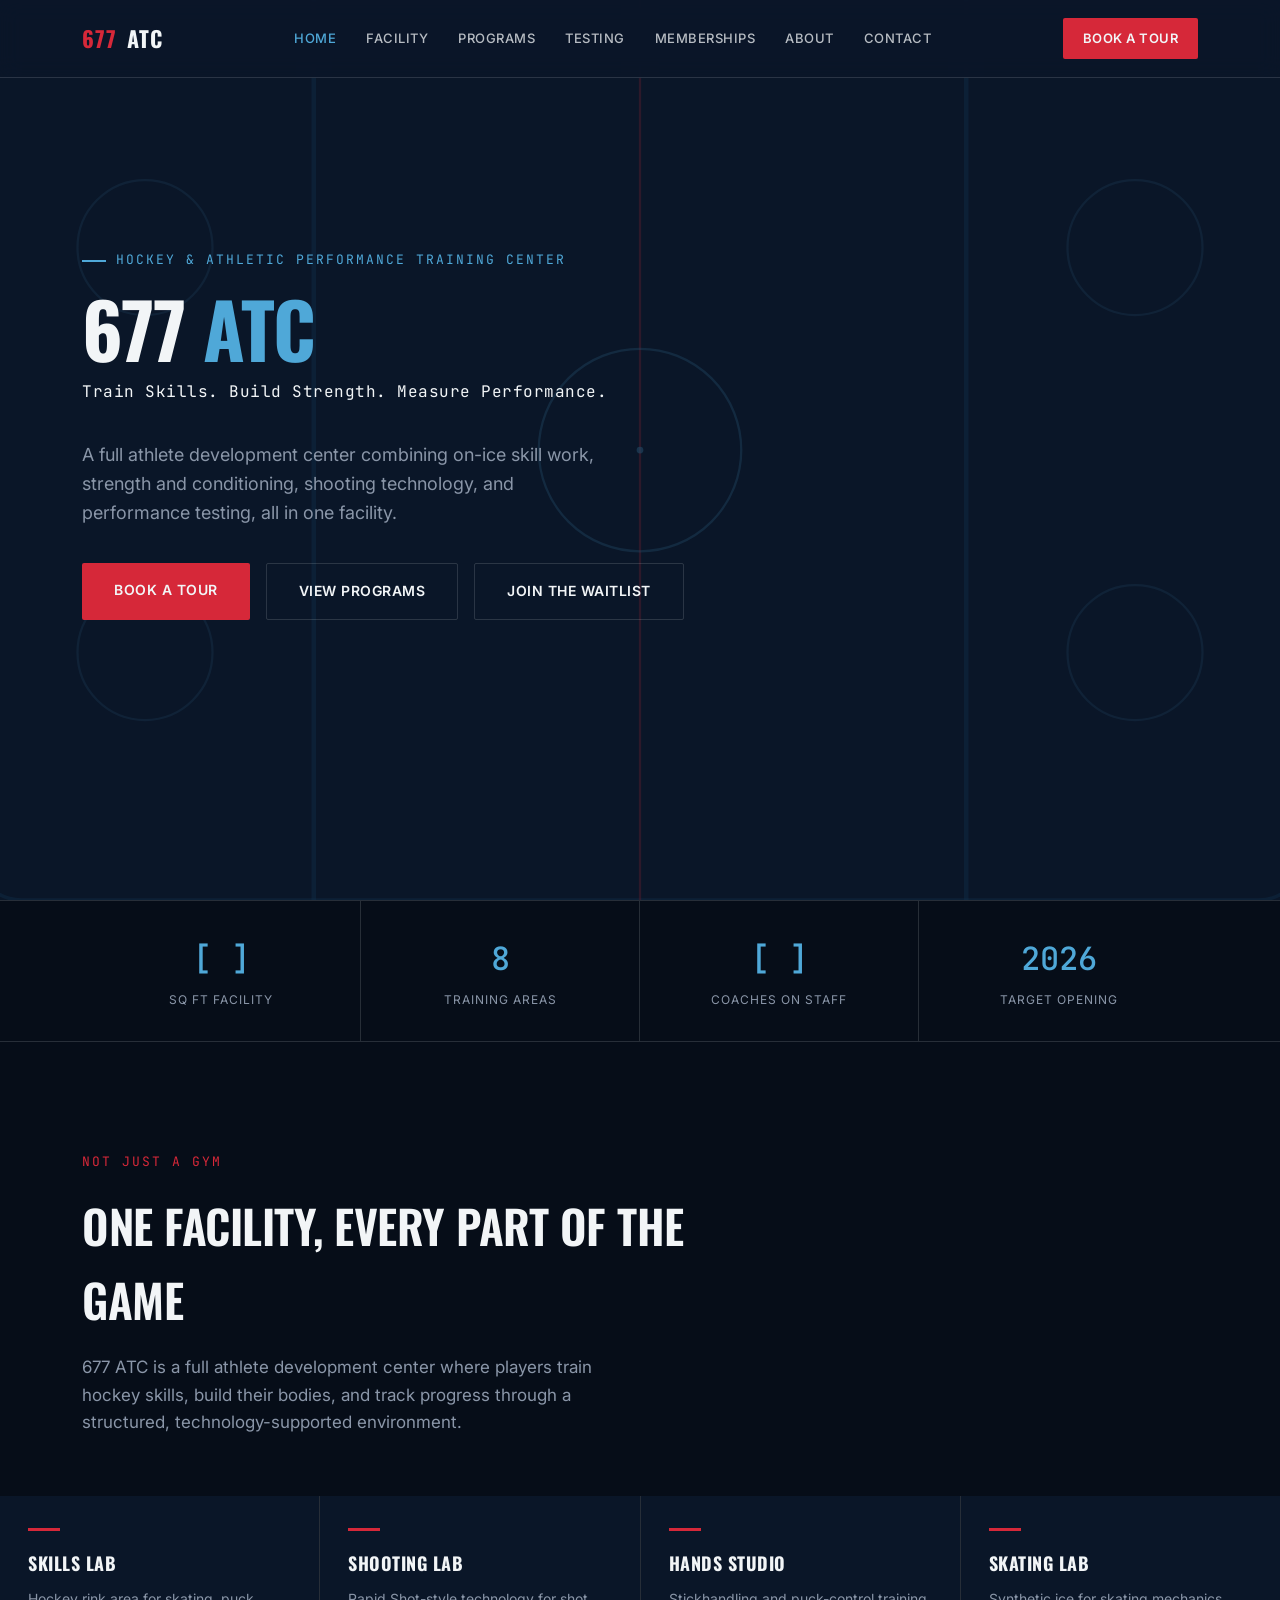
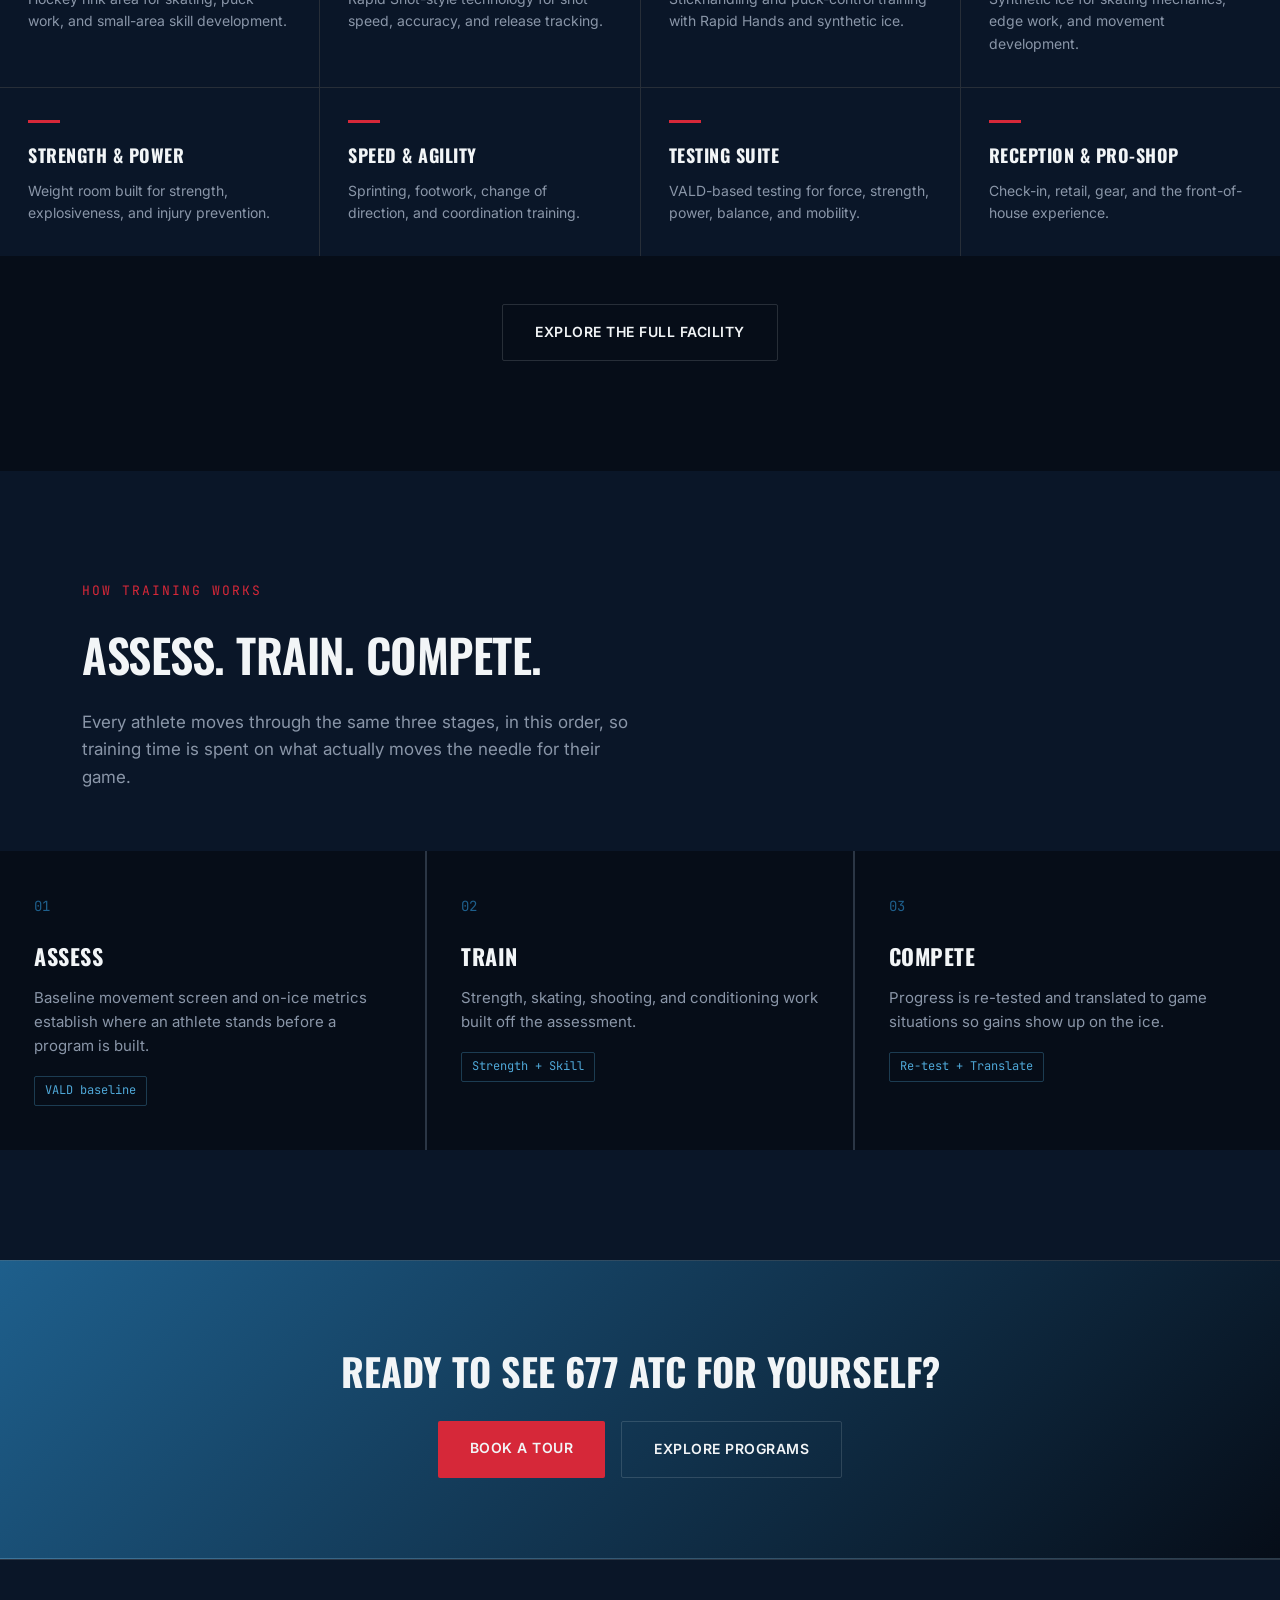
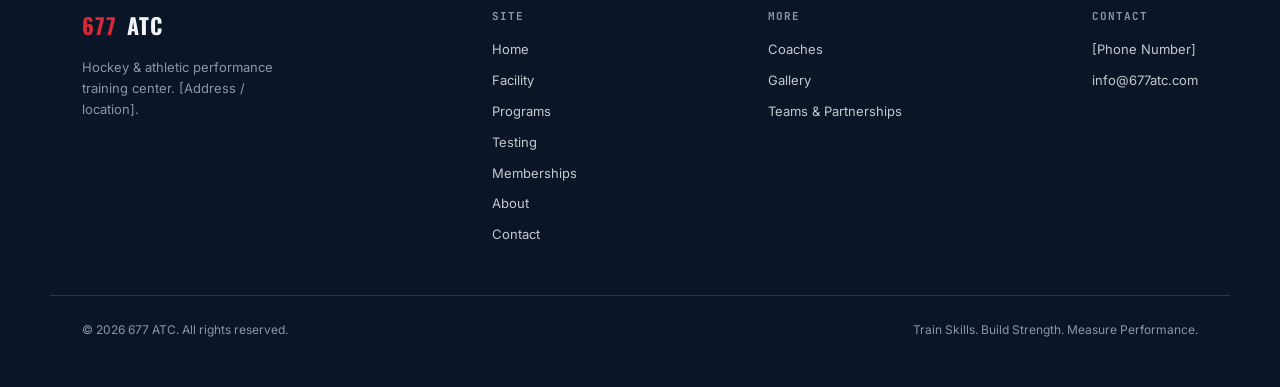
==== index.html @ 2be86d32 "Initial 677 ATC site" ====
<!DOCTYPE html>
<html lang="en">
<head>
<meta charset="UTF-8">
<meta name="viewport" content="width=device-width, initial-scale=1.0">
<title>Home | 677 ATC</title>
<meta name="description" content="677 ATC is a hockey and athletic performance training center combining skill development, strength training, shooting technology, and performance testing.">
<link rel="preconnect" href="https://fonts.googleapis.com">
<link href="https://fonts.googleapis.com/css2?family=Oswald:wght@400;500;600;700&family=Inter:wght@400;500;600&family=JetBrains+Mono:wght@400;500&display=swap" rel="stylesheet">
<link rel="stylesheet" href="styles.css">
</head>
<body>
<header>
  <nav>
    <a href="index.html" class="logo"><span class="num">677</span> ATC</a>
    <div class="nav-links">
      <a href="index.html" class="active">Home</a>
      <a href="facility.html">Facility</a>
      <a href="programs.html">Programs</a>
      <a href="testing.html">Testing</a>
      <a href="memberships.html">Memberships</a>
      <a href="about.html">About</a>
      <a href="contact.html">Contact</a>
    </div>
    <a href="contact.html" class="nav-cta">Book a Tour</a>
  </nav>
</header>
<section class="hero">
  <svg class="rink-svg" viewBox="0 0 1180 800" preserveAspectRatio="xMidYMid slice">
    <rect x="0" y="0" width="1180" height="800" rx="40" fill="none" stroke="#1E5F8C" stroke-width="3" opacity="0.4"/>
    <line x1="590" y1="0" x2="590" y2="800" stroke="#D62839" stroke-width="2" opacity="0.5"/>
    <line x1="300" y1="0" x2="300" y2="800" stroke="#1E5F8C" stroke-width="4" opacity="0.4"/>
    <line x1="880" y1="0" x2="880" y2="800" stroke="#1E5F8C" stroke-width="4" opacity="0.4"/>
    <circle cx="590" cy="400" r="90" fill="none" stroke="#4FA8D8" stroke-width="2" opacity="0.4"/>
    <circle cx="590" cy="400" r="3" fill="#4FA8D8" opacity="0.6"/>
    <circle cx="150" cy="220" r="60" fill="none" stroke="#4FA8D8" stroke-width="2" opacity="0.25"/>
    <circle cx="150" cy="580" r="60" fill="none" stroke="#4FA8D8" stroke-width="2" opacity="0.25"/>
    <circle cx="1030" cy="220" r="60" fill="none" stroke="#4FA8D8" stroke-width="2" opacity="0.25"/>
    <circle cx="1030" cy="580" r="60" fill="none" stroke="#4FA8D8" stroke-width="2" opacity="0.25"/>
  </svg>
  <div class="hero-inner">
    <div class="eyebrow">Hockey &amp; Athletic Performance Training Center</div>
    <h1 class="headline">677 <span class="accent">ATC</span></h1>
    <p class="tagline">Train Skills. Build Strength. Measure Performance.</p>
    <p class="hero-sub">A full athlete development center combining on-ice skill work, strength and conditioning, shooting technology, and performance testing, all in one facility.</p>
    <div class="hero-ctas">
      <a href="contact.html" class="btn-primary">Book a Tour</a>
      <a href="programs.html" class="btn-secondary">View Programs</a>
      <a href="contact.html" class="btn-secondary">Join the Waitlist</a>
    </div>
  </div>
</section>

<div class="scoreboard">
  <div class="wrap">
    <div class="stat"><div class="num">[ ]</div><div class="label">Sq Ft Facility</div></div>
    <div class="stat"><div class="num">8</div><div class="label">Training Areas</div></div>
    <div class="stat"><div class="num">[ ]</div><div class="label">Coaches on Staff</div></div>
    <div class="stat"><div class="num">2026</div><div class="label">Target Opening</div></div>
  </div>
</div>

<section class="bg-deep">
  <div class="wrap">
    <div class="section-head reveal">
      <div class="section-eyebrow">Not Just a Gym</div>
      <h2 class="section-title">One Facility, Every Part of the Game</h2>
      <p class="section-desc">677 ATC is a full athlete development center where players train hockey skills, build their bodies, and track progress through a structured, technology-supported environment.</p>
    </div>
  </div>
  <div class="feature-grid">
    <div class="feature reveal"><div class="icon-line"></div><h4>Skills Lab</h4><p>Hockey rink area for skating, puck work, and small-area skill development.</p></div>
    <div class="feature reveal"><div class="icon-line"></div><h4>Shooting Lab</h4><p>Rapid Shot-style technology for shot speed, accuracy, and release tracking.</p></div>
    <div class="feature reveal"><div class="icon-line"></div><h4>Hands Studio</h4><p>Stickhandling and puck-control training with Rapid Hands and synthetic ice.</p></div>
    <div class="feature reveal"><div class="icon-line"></div><h4>Skating Lab</h4><p>Synthetic ice for skating mechanics, edge work, and movement development.</p></div>
    <div class="feature reveal"><div class="icon-line"></div><h4>Strength &amp; Power</h4><p>Weight room built for strength, explosiveness, and injury prevention.</p></div>
    <div class="feature reveal"><div class="icon-line"></div><h4>Speed &amp; Agility</h4><p>Sprinting, footwork, change of direction, and coordination training.</p></div>
    <div class="feature reveal"><div class="icon-line"></div><h4>Testing Suite</h4><p>VALD-based testing for force, strength, power, balance, and mobility.</p></div>
    <div class="feature reveal"><div class="icon-line"></div><h4>Reception &amp; Pro-Shop</h4><p>Check-in, retail, gear, and the front-of-house experience.</p></div>
  </div>
  <div class="wrap" style="margin-top:48px;text-align:center;">
    <a href="facility.html" class="btn-secondary reveal">Explore the Full Facility</a>
  </div>
</section>

<section>
  <div class="wrap">
    <div class="section-head reveal">
      <div class="section-eyebrow">How Training Works</div>
      <h2 class="section-title">Assess. Train. Compete.</h2>
      <p class="section-desc">Every athlete moves through the same three stages, in this order, so training time is spent on what actually moves the needle for their game.</p>
    </div>
  </div>
  <div class="program-grid">
    <div class="program-card reveal"><div class="program-num">01</div><h3>Assess</h3><p>Baseline movement screen and on-ice metrics establish where an athlete stands before a program is built.</p><span class="tag">VALD baseline</span></div>
    <div class="program-card reveal"><div class="program-num">02</div><h3>Train</h3><p>Strength, skating, shooting, and conditioning work built off the assessment.</p><span class="tag">Strength + Skill</span></div>
    <div class="program-card reveal"><div class="program-num">03</div><h3>Compete</h3><p>Progress is re-tested and translated to game situations so gains show up on the ice.</p><span class="tag">Re-test + Translate</span></div>
  </div>
</section>

<section class="cta-band">
  <div class="wrap">
    <h2 class="reveal">Ready to see 677 ATC for yourself?</h2>
    <div class="hero-ctas reveal">
      <a href="contact.html" class="btn-primary">Book a Tour</a>
      <a href="programs.html" class="btn-secondary">Explore Programs</a>
    </div>
  </div>
</section>

<footer>
  <div class="wrap footer-inner">
    <div class="footer-col">
      <div class="logo"><span class="num">677</span> ATC</div>
      <p style="color:var(--steel);font-size:13px;margin-top:14px;max-width:220px;">Hockey &amp; athletic performance training center. [Address / location].</p>
    </div>
    <div class="footer-col">
      <h5>Site</h5>
      <a href="index.html">Home</a>
      <a href="facility.html">Facility</a>
      <a href="programs.html">Programs</a>
      <a href="testing.html">Testing</a>
      <a href="memberships.html">Memberships</a>
      <a href="about.html">About</a>
      <a href="contact.html">Contact</a>
    </div>
    <div class="footer-col">
      <h5>More</h5>
      <a href="coaches.html">Coaches</a>
      <a href="gallery.html">Gallery</a>
      <a href="teams.html">Teams & Partnerships</a>
    </div>
    <div class="footer-col">
      <h5>Contact</h5>
      <a href="tel:+10000000000">[Phone Number]</a>
      <a href="mailto:info@677atc.com">info@677atc.com</a>
    </div>
  </div>
  <div class="wrap footer-bottom">
    <div>&copy; 2026 677 ATC. All rights reserved.</div>
    <div>Train Skills. Build Strength. Measure Performance.</div>
  </div>
</footer>
<script src="script.js"></script>
</body>
</html>
---- styles.css ----
:root{
  --navy: #0A1628;
  --navy-deep: #060D18;
  --rink-blue: #1E5F8C;
  --ice-blue: #4FA8D8;
  --ice-white: #F2F5F7;
  --steel: #8A96A8;
  --goal-red: #D62839;
  --line-white: rgba(242,245,247,0.14);
  --font-display: 'Oswald', sans-serif;
  --font-body: 'Inter', sans-serif;
  --font-mono: 'JetBrains Mono', monospace;
}

*{margin:0;padding:0;box-sizing:border-box;}
html{scroll-behavior:smooth;}
body{
  background: var(--navy);
  color: var(--ice-white);
  font-family: var(--font-body);
  line-height: 1.6;
  overflow-x:hidden;
}
a{color:inherit;text-decoration:none;}
img{max-width:100%;display:block;}
.wrap{max-width:1180px;margin:0 auto;padding:0 32px;}

/* ---------- NAV ---------- */
header{
  position:fixed;top:0;left:0;right:0;z-index:100;
  background:rgba(10,22,40,0.9);
  backdrop-filter: blur(10px);
  border-bottom:1px solid var(--line-white);
}
nav{
  display:flex;align-items:center;justify-content:space-between;
  padding:18px 32px;max-width:1180px;margin:0 auto;
}
.logo{
  font-family:var(--font-display);
  font-weight:700;font-size:22px;letter-spacing:1px;
  display:flex;align-items:center;gap:10px;
}
.logo .num{color:var(--goal-red);}
.nav-links{display:flex;gap:30px;font-size:13px;font-weight:500;text-transform:uppercase;letter-spacing:0.5px;}
.nav-links a{opacity:0.75;transition:opacity .2s;}
.nav-links a:hover, .nav-links a.active{opacity:1;color:var(--ice-blue);}
.nav-cta{
  background:var(--goal-red);color:var(--ice-white);
  padding:10px 20px;font-size:13px;font-weight:600;
  text-transform:uppercase;letter-spacing:0.5px;border-radius:2px;
  transition:background .2s;white-space:nowrap;
}
.nav-cta:hover{background:#b8202f;}

/* ---------- HOMEPAGE HERO ---------- */
.hero{
  position:relative;min-height:100vh;display:flex;align-items:center;
  padding-top:80px;overflow:hidden;
}
.rink-svg{position:absolute;inset:0;width:100%;height:100%;opacity:0.35;pointer-events:none;}
.hero-inner{position:relative;z-index:2;max-width:1180px;margin:0 auto;padding:0 32px;width:100%;}
.eyebrow{
  font-family:var(--font-mono);font-size:13px;color:var(--ice-blue);
  letter-spacing:2px;text-transform:uppercase;margin-bottom:20px;
  display:flex;align-items:center;gap:10px;
}
.eyebrow::before{content:'';width:24px;height:2px;background:var(--ice-blue);}
h1.headline{
  font-family:var(--font-display);font-weight:700;
  font-size:clamp(38px, 6.5vw, 76px);line-height:0.98;letter-spacing:-1px;
  text-transform:uppercase;max-width:900px;margin-bottom:14px;
}
.headline-sub{
  font-family:var(--font-display);font-weight:400;font-size:clamp(16px,2vw,22px);
  color:var(--steel);text-transform:uppercase;letter-spacing:1px;margin-bottom:22px;
}
h1.headline .accent{color:var(--ice-blue);}
.tagline{
  font-family:var(--font-mono);font-size:16px;color:var(--ice-white);
  margin-bottom:36px;letter-spacing:0.5px;
}
.hero-sub{font-size:18px;color:var(--steel);max-width:520px;margin-bottom:36px;}
.hero-ctas{display:flex;gap:16px;flex-wrap:wrap;}
.btn-primary{
  background:var(--goal-red);color:var(--ice-white);
  padding:16px 32px;font-size:14px;font-weight:600;
  text-transform:uppercase;letter-spacing:0.5px;border-radius:2px;
  transition:background .2s; display:inline-block;border:none;cursor:pointer;
}
.btn-primary:hover{background:#b8202f;}
.btn-secondary{
  border:1px solid var(--line-white);color:var(--ice-white);
  padding:16px 32px;font-size:14px;font-weight:600;
  text-transform:uppercase;letter-spacing:0.5px;border-radius:2px;
  transition:border-color .2s,background .2s; display:inline-block;background:transparent;cursor:pointer;
}
.btn-secondary:hover{border-color:var(--ice-blue);background:rgba(79,168,216,0.08);}

/* ---------- INTERIOR PAGE HERO (smaller) ---------- */
.page-hero{
  padding:160px 0 80px;position:relative;overflow:hidden;
  border-bottom:1px solid var(--line-white);
}
.page-hero .rink-svg{opacity:0.2;}
.page-hero-inner{position:relative;z-index:2;max-width:760px;}
h1.page-title{
  font-family:var(--font-display);font-weight:700;font-size:clamp(34px,5vw,56px);
  text-transform:uppercase;letter-spacing:-0.5px;margin-bottom:18px;
}
.page-desc{font-size:17px;color:var(--steel);max-width:600px;}

/* ---------- SCOREBOARD STAT BAR ---------- */
.scoreboard{border-top:1px solid var(--line-white);border-bottom:1px solid var(--line-white);background:var(--navy-deep);}
.scoreboard .wrap{display:grid;grid-template-columns:repeat(4,1fr);}
.stat{padding:32px 24px;text-align:center;border-right:1px solid var(--line-white);}
.stat:last-child{border-right:none;}
.stat .num{font-family:var(--font-mono);font-size:32px;font-weight:500;color:var(--ice-blue);}
.stat .label{font-size:12px;color:var(--steel);text-transform:uppercase;letter-spacing:1px;margin-top:6px;}

/* ---------- SECTION SHARED ---------- */
section{padding:110px 0;position:relative;}
.section-head{margin-bottom:60px;max-width:640px;}
.section-eyebrow{
  font-family:var(--font-mono);font-size:13px;color:var(--goal-red);
  text-transform:uppercase;letter-spacing:2px;margin-bottom:16px;
}
h2.section-title{
  font-family:var(--font-display);font-weight:600;
  font-size:clamp(30px,4vw,46px);text-transform:uppercase;letter-spacing:-0.5px;
  margin-bottom:18px;
}
.section-desc{color:var(--steel);font-size:17px;max-width:560px;}
.bg-deep{background:var(--navy-deep);}

/* ---------- PROGRAM / NUMBERED SEQUENCE CARDS ---------- */
.program-grid{display:grid;grid-template-columns:repeat(3,1fr);gap:2px;background:var(--line-white);}
.program-card{background:var(--navy-deep);padding:44px 34px;position:relative;}
.program-num{font-family:var(--font-mono);font-size:14px;color:var(--rink-blue);margin-bottom:22px;}
.program-card h3{font-family:var(--font-display);font-size:22px;text-transform:uppercase;margin-bottom:12px;letter-spacing:0.5px;}
.program-card p{color:var(--steel);font-size:15px;margin-bottom:18px;}
.program-card .tag{
  display:inline-block;font-family:var(--font-mono);font-size:12px;
  color:var(--ice-blue);border:1px solid rgba(79,168,216,0.3);padding:4px 10px;border-radius:2px;
}

/* ---------- FACILITY FEATURE GRID ---------- */
.feature-grid{display:grid;grid-template-columns:repeat(4,1fr);gap:1px;background:var(--line-white);}
.feature{background:var(--navy);padding:32px 28px;}
.feature h4{font-family:var(--font-display);font-size:18px;text-transform:uppercase;margin-bottom:10px;letter-spacing:0.5px;}
.feature p{color:var(--steel);font-size:14px;}
.icon-line{width:32px;height:3px;background:var(--goal-red);margin-bottom:18px;}

/* ---------- FACILITY PAGE DETAIL BLOCKS ---------- */
.detail-block{
  display:grid;grid-template-columns:1fr 1fr;gap:56px;align-items:center;
  padding:64px 0;border-bottom:1px solid var(--line-white);
}
.detail-block:last-of-type{border-bottom:none;}
.detail-block.reverse{direction:rtl;}
.detail-block.reverse > *{direction:ltr;}
.detail-num{font-family:var(--font-mono);color:var(--rink-blue);font-size:14px;margin-bottom:16px;}
.detail-block h3{font-family:var(--font-display);font-size:28px;text-transform:uppercase;margin-bottom:16px;letter-spacing:-0.3px;}
.detail-block p{color:var(--steel);font-size:16px;margin-bottom:20px;}
.detail-tags{display:flex;gap:8px;flex-wrap:wrap;}
.detail-tags span{
  font-family:var(--font-mono);font-size:12px;color:var(--ice-blue);
  border:1px solid rgba(79,168,216,0.3);padding:4px 10px;border-radius:2px;
}
.detail-visual{
  aspect-ratio:4/3;background:linear-gradient(135deg,#0d1f36,#132a44);
  border:1px dashed var(--line-white);display:flex;align-items:center;justify-content:center;
  font-family:var(--font-mono);font-size:12px;color:var(--steel);
}

/* ---------- PRICING / MEMBERSHIP CARDS ---------- */
.pricing-grid{display:grid;grid-template-columns:repeat(3,1fr);gap:24px;}
.pricing-card{
  background:var(--navy-deep);border:1px solid var(--line-white);border-radius:4px;
  padding:40px 32px;display:flex;flex-direction:column;
}
.pricing-card.featured{border-color:var(--goal-red);position:relative;}
.pricing-badge{
  position:absolute;top:-13px;left:32px;background:var(--goal-red);color:var(--ice-white);
  font-family:var(--font-mono);font-size:11px;text-transform:uppercase;letter-spacing:1px;
  padding:4px 12px;border-radius:2px;
}
.pricing-card h3{font-family:var(--font-display);font-size:22px;text-transform:uppercase;margin-bottom:10px;}
.pricing-card .price{font-family:var(--font-mono);font-size:24px;color:var(--ice-blue);margin-bottom:20px;}
.pricing-card ul{list-style:none;margin-bottom:28px;flex-grow:1;}
.pricing-card ul li{
  font-size:14px;color:var(--steel);padding:9px 0;border-top:1px solid var(--line-white);
}
.pricing-card ul li:first-child{border-top:none;}
.pricing-note{
  background:rgba(255,255,255,0.03);border:1px solid var(--line-white);border-radius:4px;
  padding:36px;text-align:center;margin-top:32px;
}
.pricing-note p{color:var(--steel);font-size:16px;margin-bottom:20px;max-width:520px;margin-left:auto;margin-right:auto;}

/* ---------- COACH / STAFF CARDS ---------- */
.coach-grid{display:grid;grid-template-columns:repeat(3,1fr);gap:32px;}
.coach-card{background:var(--navy-deep);border:1px solid var(--line-white);border-radius:4px;overflow:hidden;}
.coach-photo{
  aspect-ratio:1/1;background:linear-gradient(135deg,#0d1f36,#132a44);
  display:flex;align-items:center;justify-content:center;
  font-family:var(--font-mono);font-size:12px;color:var(--steel);
  border-bottom:1px solid var(--line-white);
}
.coach-info{padding:24px;}
.coach-info h4{font-family:var(--font-display);font-size:19px;text-transform:uppercase;margin-bottom:4px;}
.coach-role{font-family:var(--font-mono);font-size:12px;color:var(--ice-blue);margin-bottom:14px;text-transform:uppercase;letter-spacing:0.5px;}
.coach-info p{color:var(--steel);font-size:14px;margin-bottom:14px;}
.coach-tags{display:flex;gap:6px;flex-wrap:wrap;}
.coach-tags span{
  font-size:11px;font-family:var(--font-mono);color:var(--steel);
  border:1px solid var(--line-white);padding:3px 8px;border-radius:2px;
}

/* ---------- TECHNOLOGY GRID ---------- */
.tech-grid{display:grid;grid-template-columns:repeat(2,1fr);gap:1px;background:var(--line-white);}
.tech-item{background:var(--navy);padding:40px;display:flex;gap:24px;align-items:flex-start;}
.tech-mark{
  font-family:var(--font-mono);font-size:13px;color:var(--goal-red);
  border:1px solid rgba(214,40,57,0.35);padding:6px 10px;border-radius:2px;white-space:nowrap;
}
.tech-item h4{font-family:var(--font-display);font-size:19px;text-transform:uppercase;margin-bottom:8px;}
.tech-item p{color:var(--steel);font-size:14px;}

/* ---------- GALLERY ---------- */
.gallery-grid{display:grid;grid-template-columns:repeat(4,1fr);gap:12px;}
.gallery-slot{
  aspect-ratio:4/5;background:linear-gradient(135deg,#0d1f36,#132a44);
  border:1px dashed var(--line-white);display:flex;align-items:center;justify-content:center;
  font-family:var(--font-mono);font-size:12px;color:var(--steel);text-align:center;padding:12px;
}
.gallery-slot.wide{aspect-ratio:8/5;grid-column:span 2;}

/* ---------- TEAMS / PARTNERSHIPS ---------- */
.partner-grid{display:grid;grid-template-columns:repeat(2,1fr);gap:1px;background:var(--line-white);}
.partner-card{background:var(--navy);padding:40px;}
.partner-card h4{font-family:var(--font-display);font-size:20px;text-transform:uppercase;margin-bottom:10px;}
.partner-card p{color:var(--steel);font-size:14px;}

/* ---------- CONTACT ---------- */
.contact-inner{display:grid;grid-template-columns:0.9fr 1.1fr;gap:64px;align-items:start;}
.contact-info-block{margin-bottom:28px;}
.contact-info-block .label{
  font-family:var(--font-mono);font-size:11px;color:var(--ice-blue);
  text-transform:uppercase;letter-spacing:1px;margin-bottom:6px;
}
.contact-info-block .value{font-size:16px;}
.map-embed{
  aspect-ratio:16/9;background:linear-gradient(135deg,#0d1f36,#132a44);
  border:1px dashed var(--line-white);display:flex;align-items:center;justify-content:center;
  font-family:var(--font-mono);font-size:12px;color:var(--steel);margin-top:24px;
}
.contact-form{background:rgba(255,255,255,0.03);border:1px solid var(--line-white);padding:40px;border-radius:4px;}
.field{margin-bottom:20px;}
.field-row{display:grid;grid-template-columns:1fr 1fr;gap:16px;}
.field label{display:block;font-size:12px;text-transform:uppercase;letter-spacing:1px;color:var(--steel);margin-bottom:8px;}
.field input, .field select, .field textarea{
  width:100%;background:var(--navy-deep);border:1px solid var(--line-white);
  color:var(--ice-white);padding:14px 16px;font-size:15px;border-radius:2px;font-family:var(--font-body);
}
.field textarea{resize:vertical;min-height:100px;}
.field input:focus, .field select:focus, .field textarea:focus{outline:2px solid var(--ice-blue);outline-offset:1px;}
.submit-btn{
  width:100%;background:var(--goal-red);color:var(--ice-white);border:none;
  padding:16px;font-size:14px;font-weight:600;text-transform:uppercase;letter-spacing:0.5px;
  border-radius:2px;cursor:pointer;transition:background .2s;
}
.submit-btn:hover{background:#b8202f;}

/* ---------- CTA BAND ---------- */
.cta-band{
  background:linear-gradient(135deg, var(--rink-blue), var(--navy-deep));
  padding:80px 0;text-align:center;border-top:1px solid var(--line-white);border-bottom:1px solid var(--line-white);
}
.cta-band h2{font-family:var(--font-display);font-size:clamp(26px,3.5vw,38px);text-transform:uppercase;margin-bottom:20px;}
.cta-band .hero-ctas{justify-content:center;}

/* ---------- FOOTER ---------- */
footer{border-top:1px solid var(--line-white);padding:48px 0;}
.footer-inner{display:flex;justify-content:space-between;align-items:flex-start;flex-wrap:wrap;gap:32px;}
.footer-links{display:flex;gap:24px;font-size:13px;color:var(--steel);flex-wrap:wrap;}
.footer-col h5{
  font-family:var(--font-mono);font-size:11px;color:var(--steel);text-transform:uppercase;
  letter-spacing:1px;margin-bottom:14px;
}
.footer-col a{display:block;font-size:13px;color:var(--ice-white);opacity:0.8;margin-bottom:10px;}
.footer-col a:hover{opacity:1;color:var(--ice-blue);}
.footer-bottom{
  margin-top:40px;padding-top:24px;border-top:1px solid var(--line-white);
  font-size:12px;color:var(--steel);display:flex;justify-content:space-between;flex-wrap:wrap;gap:12px;
}

/* ---------- SCROLL REVEAL ---------- */
.reveal{opacity:0;transform:translateY(24px);transition:opacity .7s ease, transform .7s ease;}
.reveal.visible{opacity:1;transform:translateY(0);}
@media (prefers-reduced-motion: reduce){
  .reveal{opacity:1;transform:none;transition:none;}
  html{scroll-behavior:auto;}
}

/* ---------- RESPONSIVE ---------- */
@media (max-width:900px){
  .nav-links{display:none;}
  .scoreboard .wrap{grid-template-columns:repeat(2,1fr);}
  .stat:nth-child(2){border-right:none;}
  .program-grid{grid-template-columns:1fr;}
  .feature-grid{grid-template-columns:repeat(2,1fr);}
  .gallery-grid{grid-template-columns:repeat(2,1fr);}
  .gallery-slot.wide{grid-column:span 2;}
  .contact-inner{grid-template-columns:1fr;}
  .detail-block, .detail-block.reverse{grid-template-columns:1fr;direction:ltr;}
  .pricing-grid{grid-template-columns:1fr;}
  .coach-grid{grid-template-columns:1fr;}
  .tech-grid{grid-template-columns:1fr;}
  .partner-grid{grid-template-columns:1fr;}
  .field-row{grid-template-columns:1fr;}
  section{padding:72px 0;}
  .page-hero{padding:140px 0 60px;}
}
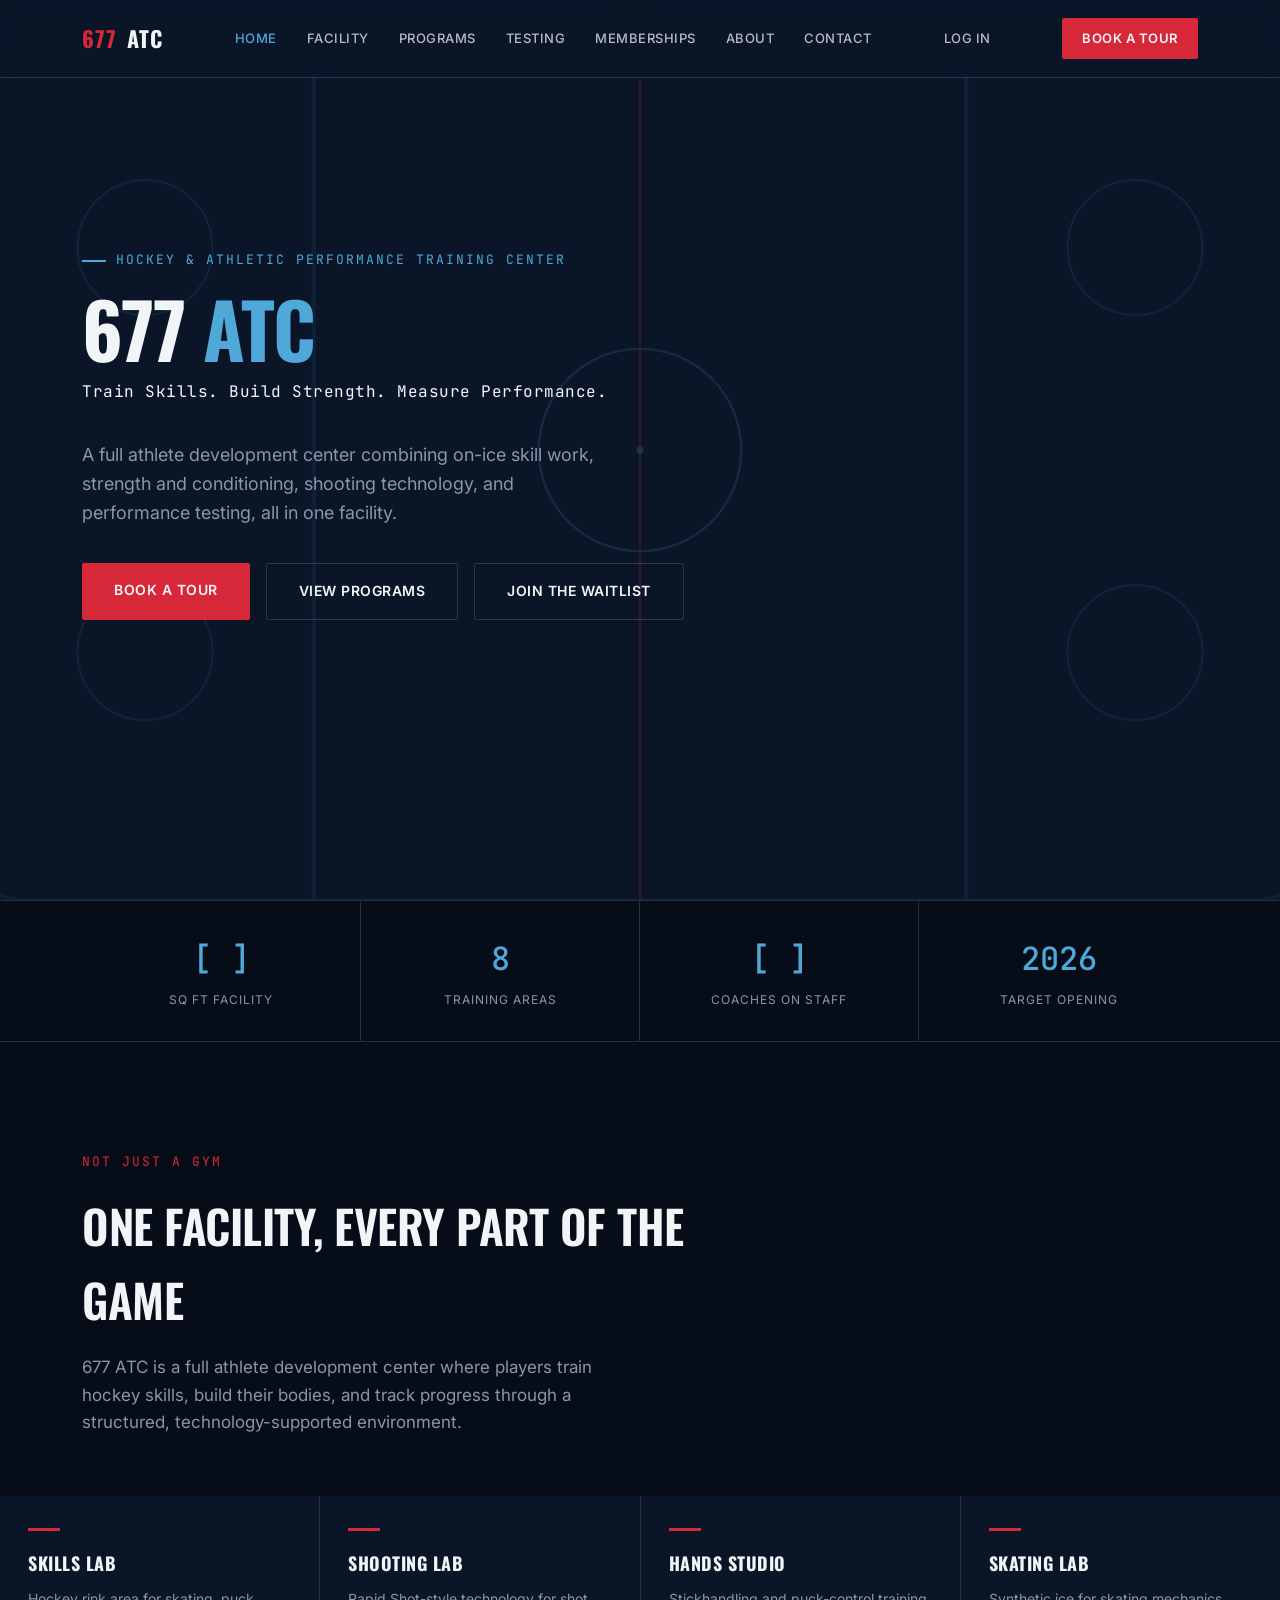
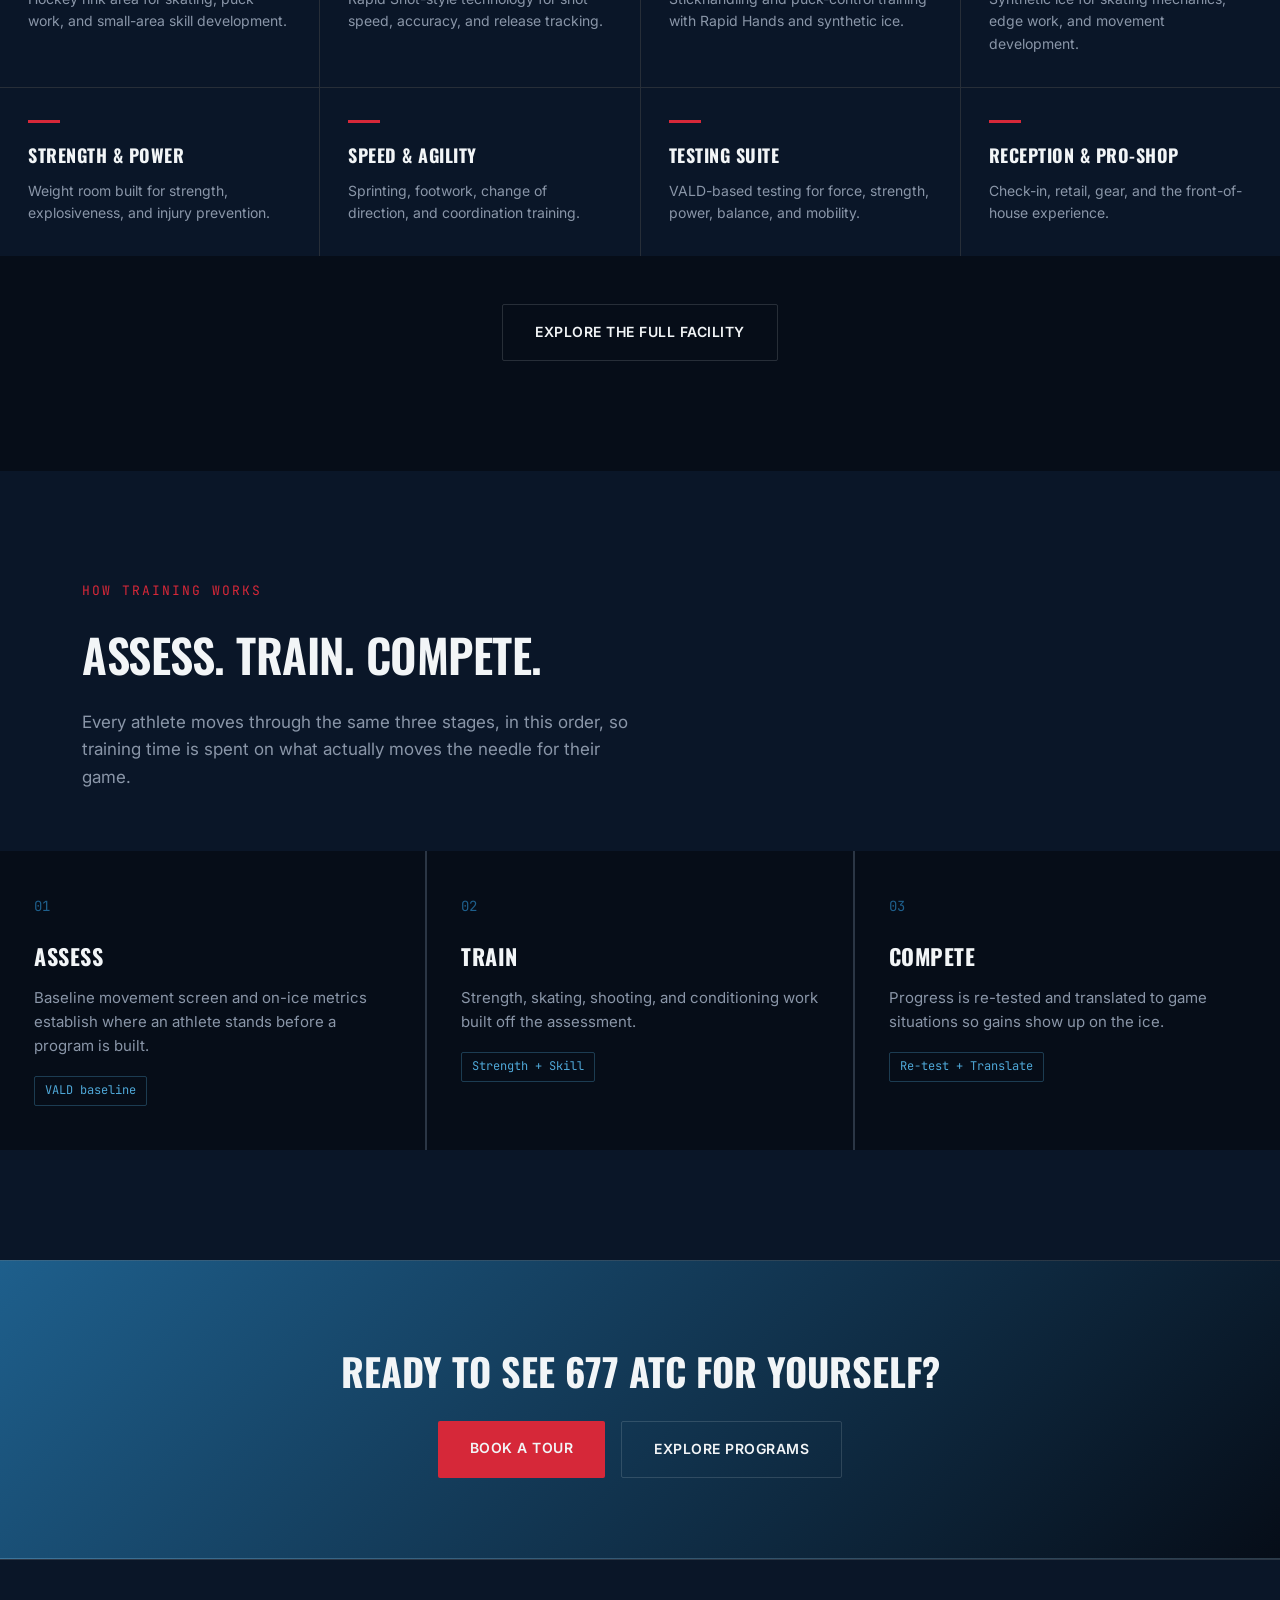
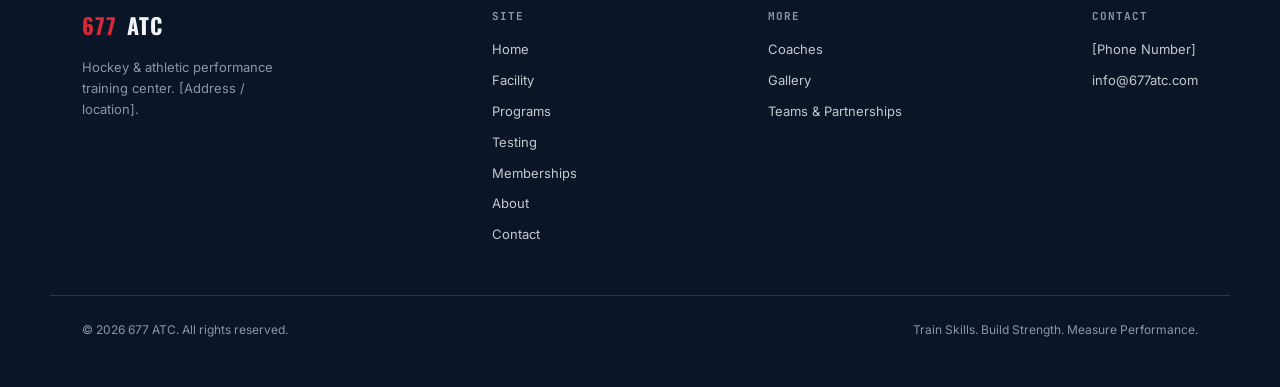
==== commit c02133b5: "Add customer accounts and lock down admin access by role" ====
--- a/index.html
+++ b/index.html
@@ -22,6 +22,7 @@
       <a href="about.html">About</a>
       <a href="contact.html">Contact</a>
     </div>
+    <a href="account.html" class="login-link">Log In</a>
     <a href="contact.html" class="nav-cta">Book a Tour</a>
   </nav>
 </header>
--- a/styles.css
+++ b/styles.css
@@ -52,6 +52,11 @@
   transition:background .2s;white-space:nowrap;
 }
 .nav-cta:hover{background:#b8202f;}
+.login-link{
+  font-size:13px;font-weight:500;text-transform:uppercase;letter-spacing:0.5px;
+  opacity:0.75;transition:opacity .2s;white-space:nowrap;
+}
+.login-link:hover{opacity:1;color:var(--ice-blue);}
 
 /* ---------- HOMEPAGE HERO ---------- */
 .hero{
@@ -303,7 +308,50 @@
   html{scroll-behavior:auto;}
 }
 
-/* ---------- RESPONSIVE ---------- */
+/* ---------- ADMIN ---------- */
+.admin-login{
+  max-width:420px;margin:180px auto 0;padding:40px;
+  background:rgba(255,255,255,0.03);border:1px solid var(--line-white);border-radius:4px;
+}
+.admin-login h2{font-family:var(--font-display);text-transform:uppercase;margin-bottom:8px;font-size:24px;}
+.admin-login p{color:var(--steel);font-size:14px;margin-bottom:24px;}
+.admin-error{color:var(--goal-red);font-size:13px;margin-top:12px;display:none;}
+.admin-bar{
+  display:flex;justify-content:space-between;align-items:center;
+  padding:140px 0 32px;flex-wrap:wrap;gap:16px;
+}
+.admin-bar h1{font-family:var(--font-display);text-transform:uppercase;font-size:28px;}
+.filter-tabs{display:flex;gap:8px;margin-bottom:24px;flex-wrap:wrap;}
+.filter-tab{
+  font-family:var(--font-mono);font-size:12px;text-transform:uppercase;letter-spacing:0.5px;
+  padding:8px 16px;border:1px solid var(--line-white);border-radius:2px;cursor:pointer;
+  background:transparent;color:var(--steel);
+}
+.filter-tab.active{border-color:var(--ice-blue);color:var(--ice-blue);}
+.admin-table-wrap{overflow-x:auto;border:1px solid var(--line-white);border-radius:4px;}
+table.admin-table{width:100%;border-collapse:collapse;font-size:14px;}
+table.admin-table th{
+  text-align:left;font-family:var(--font-mono);font-size:11px;text-transform:uppercase;
+  letter-spacing:0.5px;color:var(--steel);padding:14px 16px;border-bottom:1px solid var(--line-white);
+  background:var(--navy-deep);white-space:nowrap;
+}
+table.admin-table td{padding:14px 16px;border-bottom:1px solid var(--line-white);vertical-align:top;}
+table.admin-table tr:last-child td{border-bottom:none;}
+.status-select{
+  background:var(--navy-deep);border:1px solid var(--line-white);color:var(--ice-white);
+  padding:6px 10px;border-radius:2px;font-size:12px;font-family:var(--font-mono);
+}
+.status-badge{
+  font-family:var(--font-mono);font-size:11px;padding:3px 10px;border-radius:2px;text-transform:uppercase;
+  display:inline-block;
+}
+.status-badge.new{background:rgba(214,40,57,0.15);color:var(--goal-red);}
+.status-badge.contacted{background:rgba(79,168,216,0.15);color:var(--ice-blue);}
+.status-badge.archived{background:rgba(138,150,168,0.15);color:var(--steel);}
+.empty-state{padding:60px 20px;text-align:center;color:var(--steel);font-size:14px;}
+.logout-link{font-family:var(--font-mono);font-size:12px;color:var(--steel);cursor:pointer;}
+.logout-link:hover{color:var(--ice-blue);}
+
 @media (max-width:900px){
   .nav-links{display:none;}
   .scoreboard .wrap{grid-template-columns:repeat(2,1fr);}
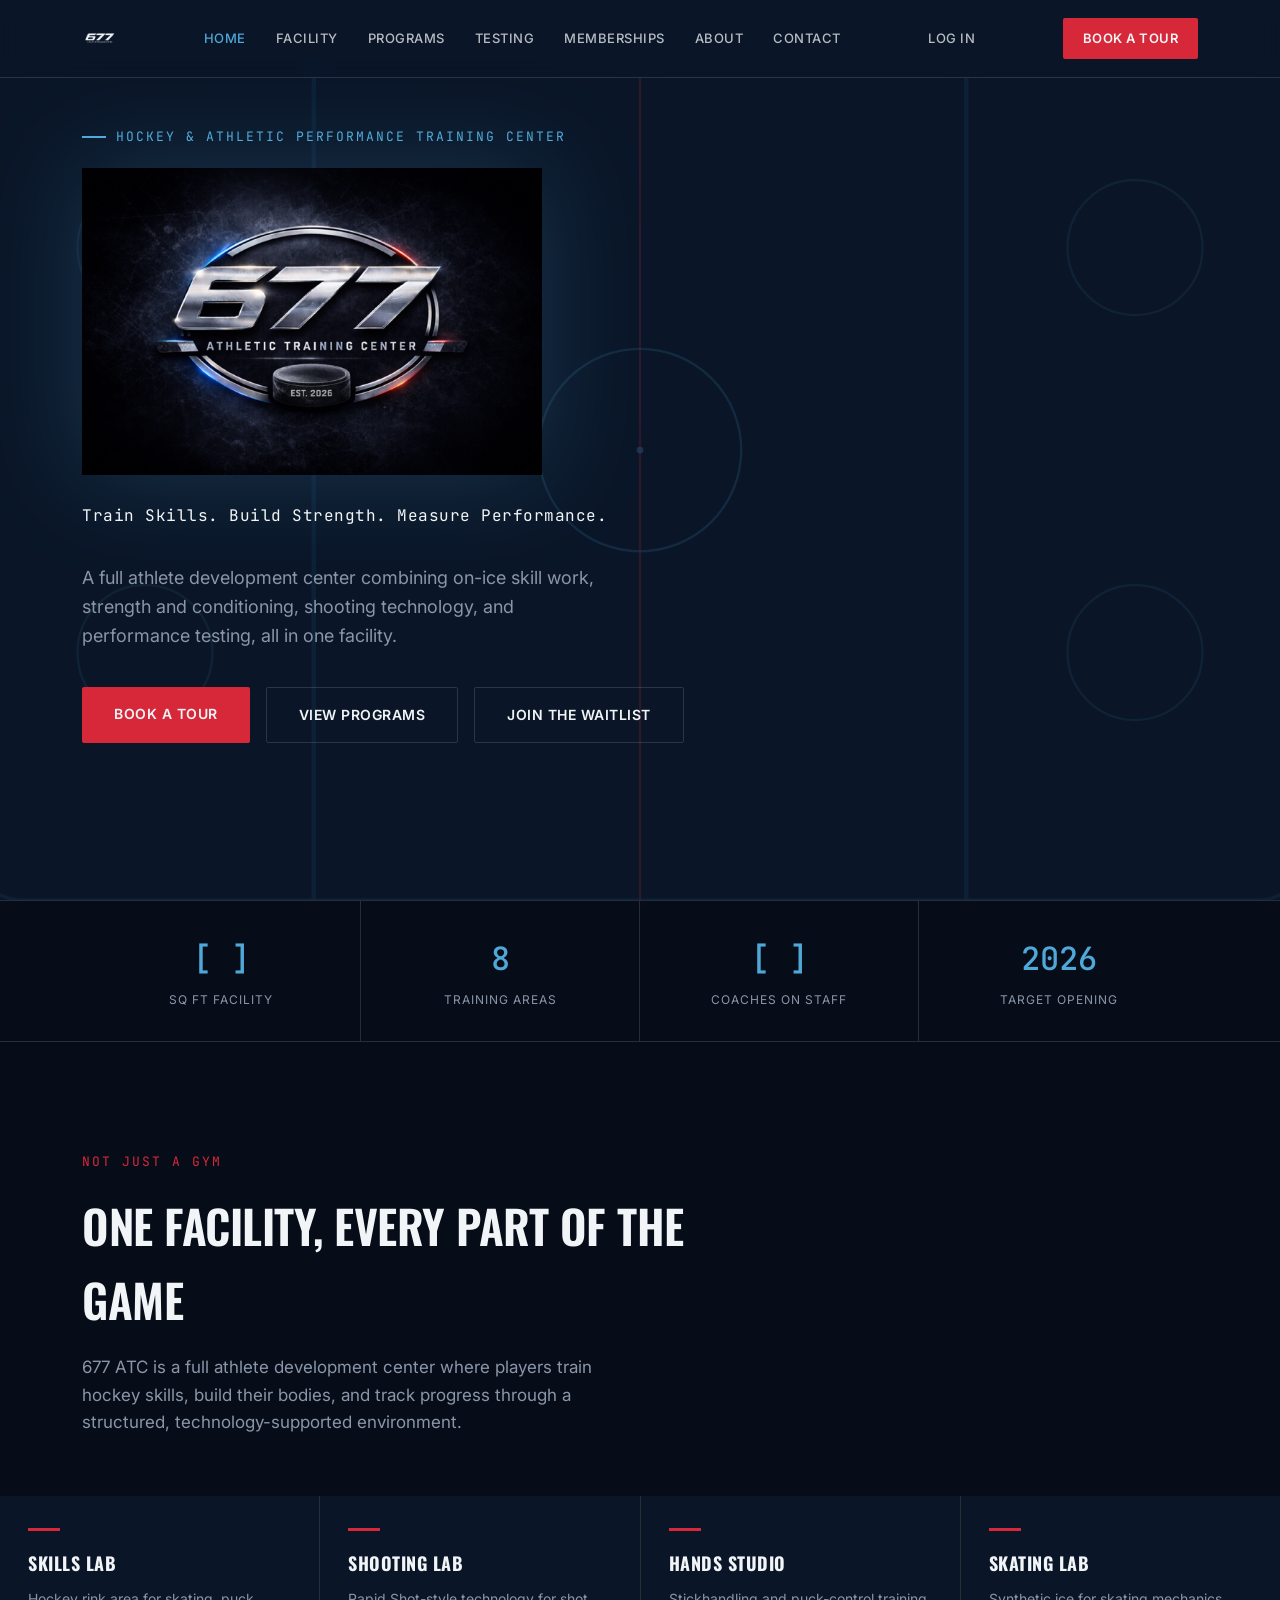
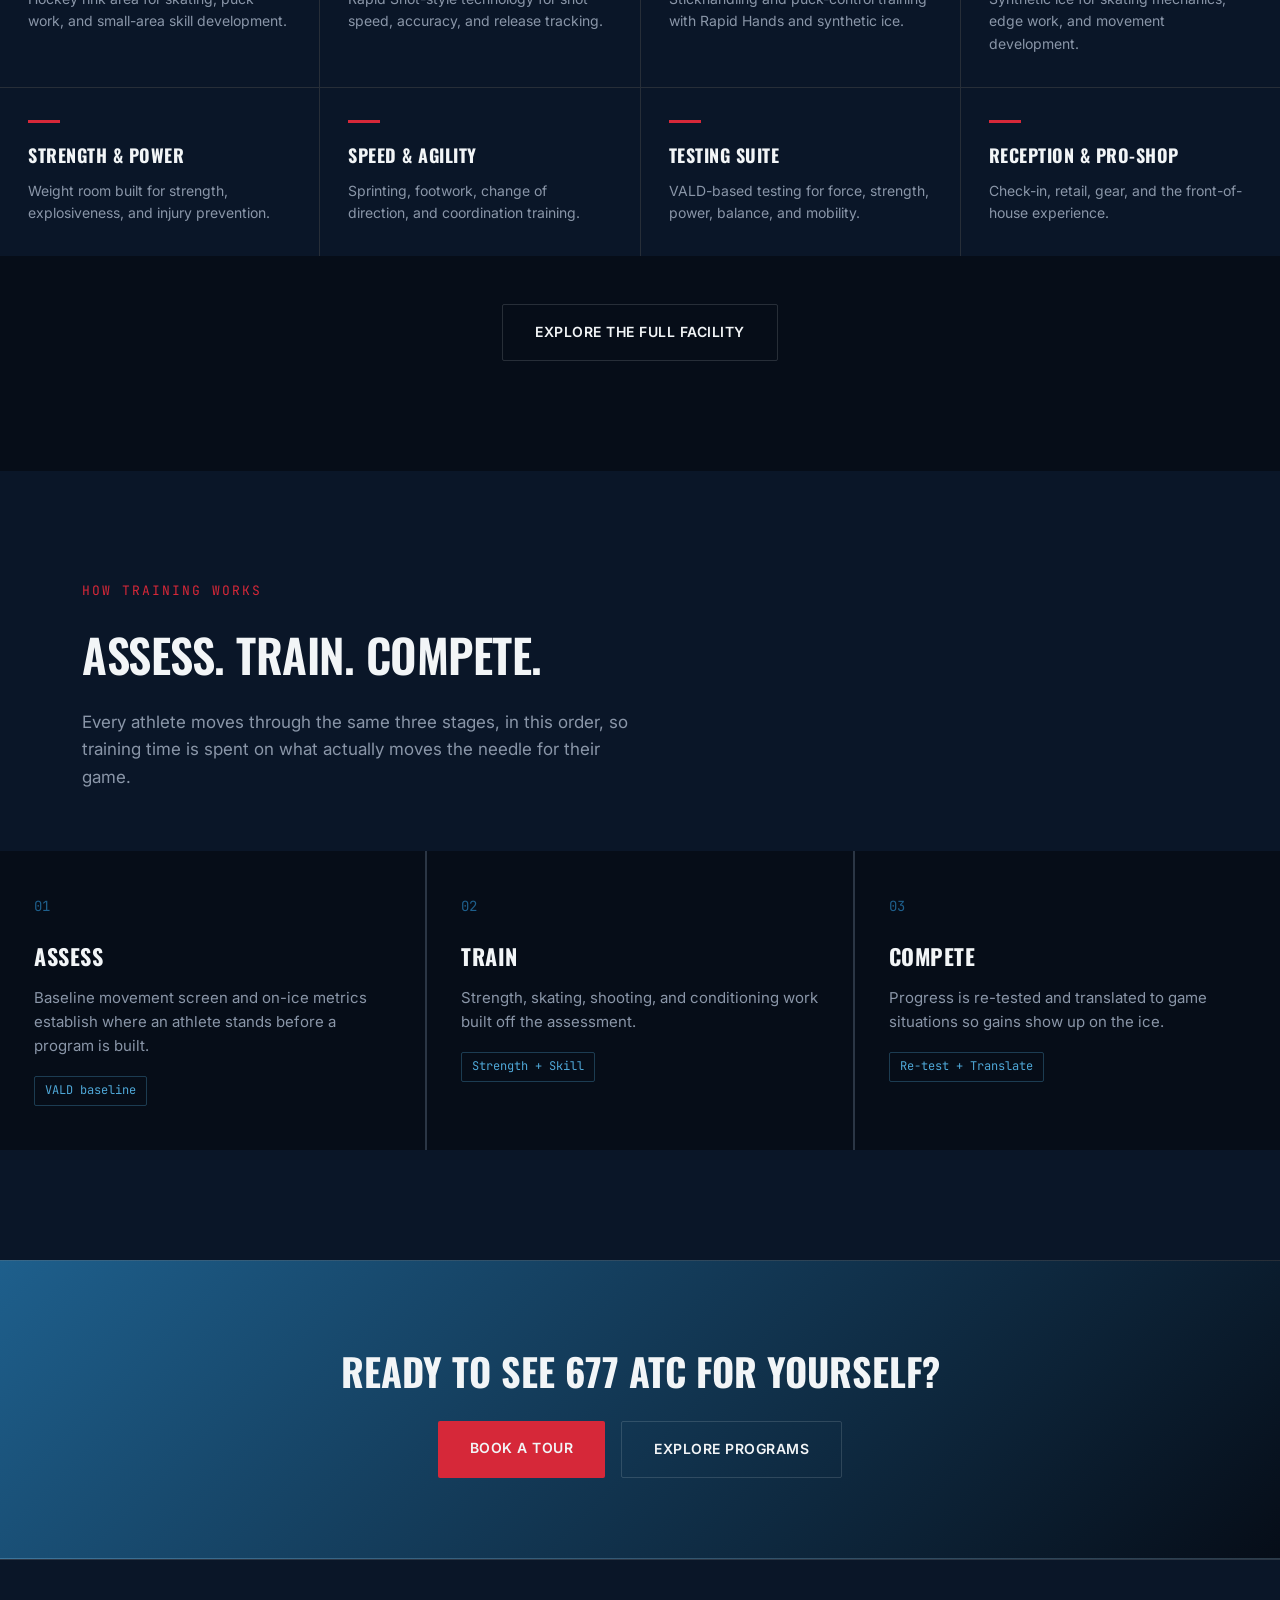
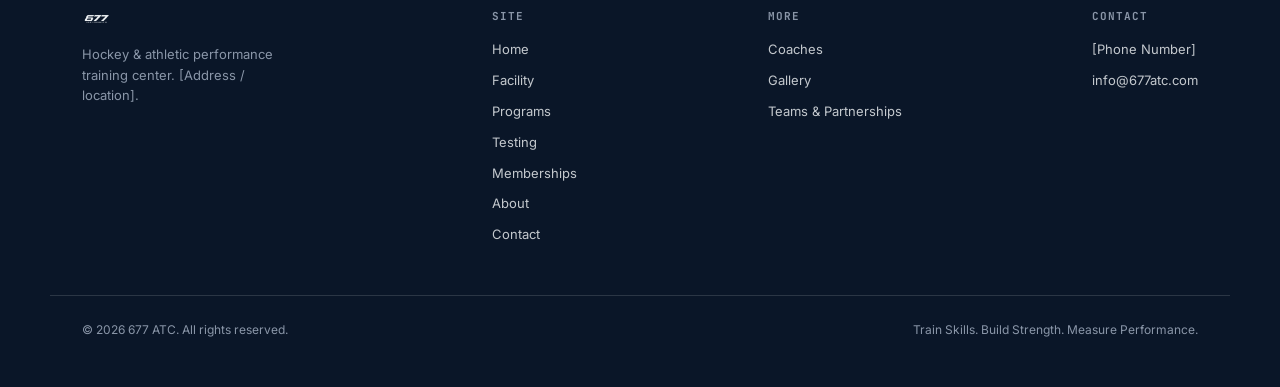
==== commit 0ae2027f: "Add real logo across site and favicon" ====
--- a/index.html
+++ b/index.html
@@ -7,12 +7,13 @@
 <meta name="description" content="677 ATC is a hockey and athletic performance training center combining skill development, strength training, shooting technology, and performance testing.">
 <link rel="preconnect" href="https://fonts.googleapis.com">
 <link href="https://fonts.googleapis.com/css2?family=Oswald:wght@400;500;600;700&family=Inter:wght@400;500;600&family=JetBrains+Mono:wght@400;500&display=swap" rel="stylesheet">
+<link rel="icon" type="image/png" href="favicon.png">
 <link rel="stylesheet" href="styles.css">
 </head>
 <body>
 <header>
   <nav>
-    <a href="index.html" class="logo"><span class="num">677</span> ATC</a>
+    <a href="index.html" class="logo"><img src="assets/logo-mark-white.png" alt="677 ATC" class="logo-img"></a>
     <div class="nav-links">
       <a href="index.html" class="active">Home</a>
       <a href="facility.html">Facility</a>
@@ -22,7 +23,7 @@
       <a href="about.html">About</a>
       <a href="contact.html">Contact</a>
     </div>
-    <a href="account.html" class="login-link">Log In</a>
+    <a href="login.html" class="login-link">Log In</a>
     <a href="contact.html" class="nav-cta">Book a Tour</a>
   </nav>
 </header>
@@ -41,7 +42,7 @@
   </svg>
   <div class="hero-inner">
     <div class="eyebrow">Hockey &amp; Athletic Performance Training Center</div>
-    <h1 class="headline">677 <span class="accent">ATC</span></h1>
+    <img src="assets/logo-chrome.png" alt="677 Athletic Training Center" class="hero-logo">
     <p class="tagline">Train Skills. Build Strength. Measure Performance.</p>
     <p class="hero-sub">A full athlete development center combining on-ice skill work, strength and conditioning, shooting technology, and performance testing, all in one facility.</p>
     <div class="hero-ctas">
@@ -112,7 +113,7 @@
 <footer>
   <div class="wrap footer-inner">
     <div class="footer-col">
-      <div class="logo"><span class="num">677</span> ATC</div>
+      <div class="logo"><img src="assets/logo-mark-white.png" alt="677 ATC" class="logo-img"></div>
       <p style="color:var(--steel);font-size:13px;margin-top:14px;max-width:220px;">Hockey &amp; athletic performance training center. [Address / location].</p>
     </div>
     <div class="footer-col">
--- a/styles.css
+++ b/styles.css
@@ -41,6 +41,8 @@
   font-weight:700;font-size:22px;letter-spacing:1px;
   display:flex;align-items:center;gap:10px;
 }
+.logo-img{height:26px;width:auto;display:block;}
+footer .logo-img{height:22px;}
 .logo .num{color:var(--goal-red);}
 .nav-links{display:flex;gap:30px;font-size:13px;font-weight:500;text-transform:uppercase;letter-spacing:0.5px;}
 .nav-links a{opacity:0.75;transition:opacity .2s;}
@@ -79,6 +81,11 @@
 .headline-sub{
   font-family:var(--font-display);font-weight:400;font-size:clamp(16px,2vw,22px);
   color:var(--steel);text-transform:uppercase;letter-spacing:1px;margin-bottom:22px;
+}
+.hero-logo{
+  max-width:460px;width:70%;margin-bottom:28px;
+  mix-blend-mode:screen;
+  filter:drop-shadow(0 0 50px rgba(79,168,216,0.2));
 }
 h1.headline .accent{color:var(--ice-blue);}
 .tagline{
@@ -352,7 +359,25 @@
 .logout-link{font-family:var(--font-mono);font-size:12px;color:var(--steel);cursor:pointer;}
 .logout-link:hover{color:var(--ice-blue);}
 
+.summary-grid{
+  display:grid;grid-template-columns:repeat(4,1fr);gap:16px;margin-bottom:32px;
+}
+.summary-card{
+  background:var(--navy-deep);border:1px solid var(--line-white);border-radius:4px;padding:22px 20px;
+}
+.summary-card .num{font-family:var(--font-mono);font-size:28px;color:var(--ice-blue);}
+.summary-card .label{font-size:12px;color:var(--steel);text-transform:uppercase;letter-spacing:0.5px;margin-top:4px;}
+.notes-input{
+  background:var(--navy-deep);border:1px solid var(--line-white);color:var(--ice-white);
+  padding:8px 10px;border-radius:2px;font-size:13px;font-family:var(--font-body);
+  width:100%;min-width:160px;resize:vertical;min-height:36px;
+}
+.notes-input:focus{outline:2px solid var(--ice-blue);outline-offset:1px;}
+.saved-tick{color:var(--ice-blue);font-size:11px;font-family:var(--font-mono);margin-left:6px;opacity:0;transition:opacity .3s;}
+.saved-tick.show{opacity:1;}
+
 @media (max-width:900px){
+  .summary-grid{grid-template-columns:repeat(2,1fr);}
   .nav-links{display:none;}
   .scoreboard .wrap{grid-template-columns:repeat(2,1fr);}
   .stat:nth-child(2){border-right:none;}
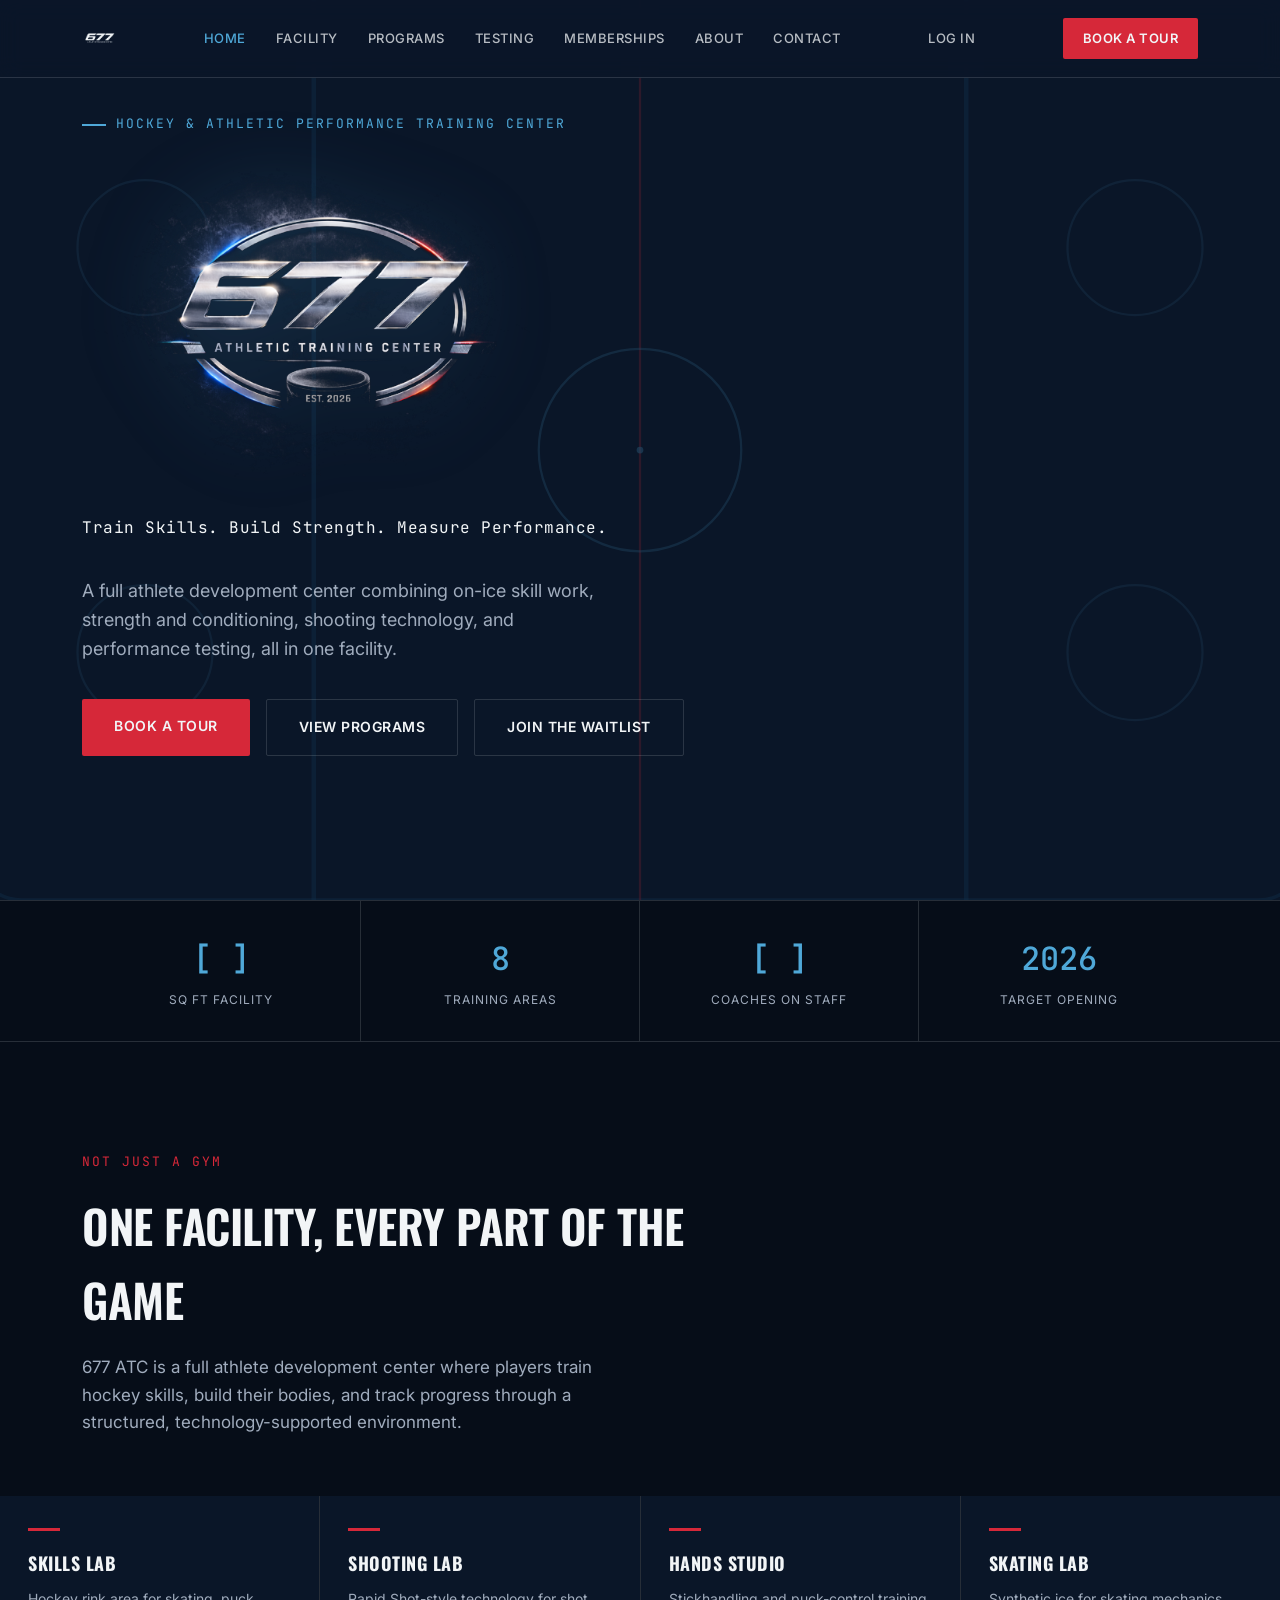
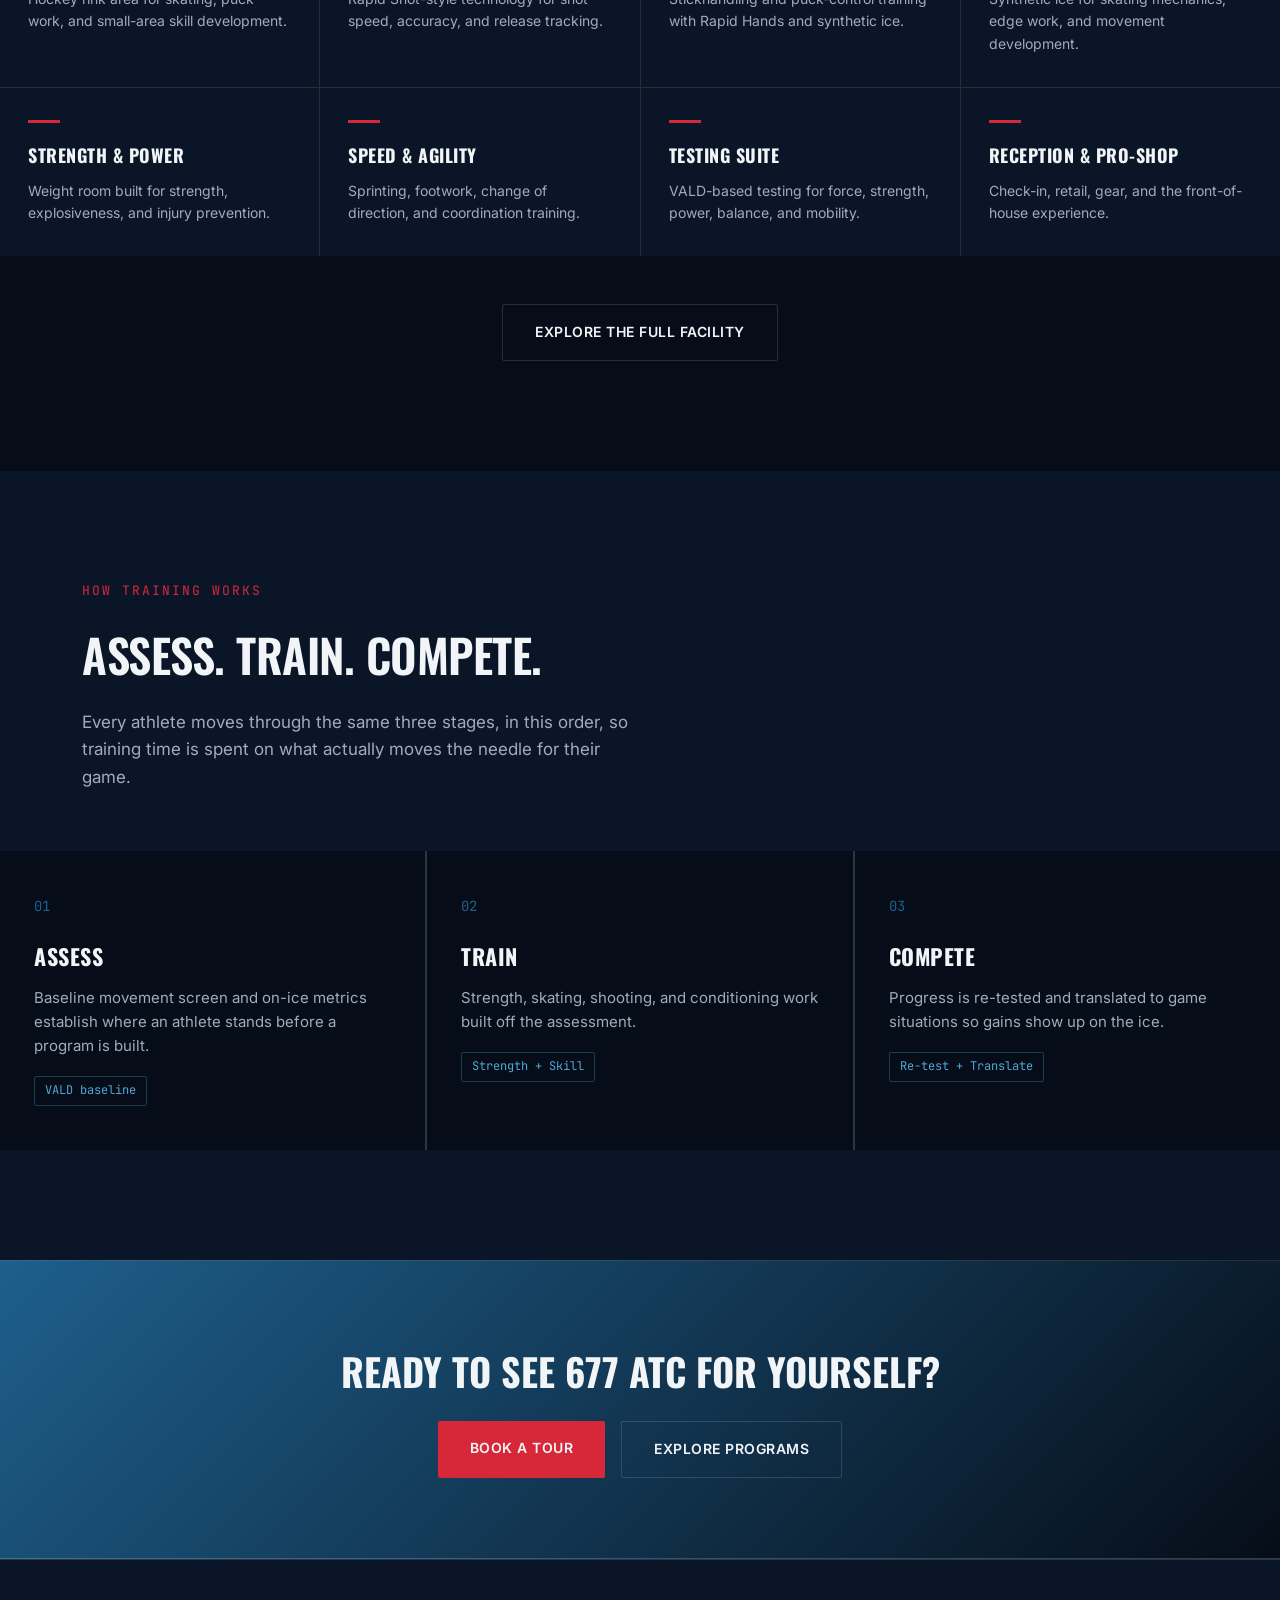
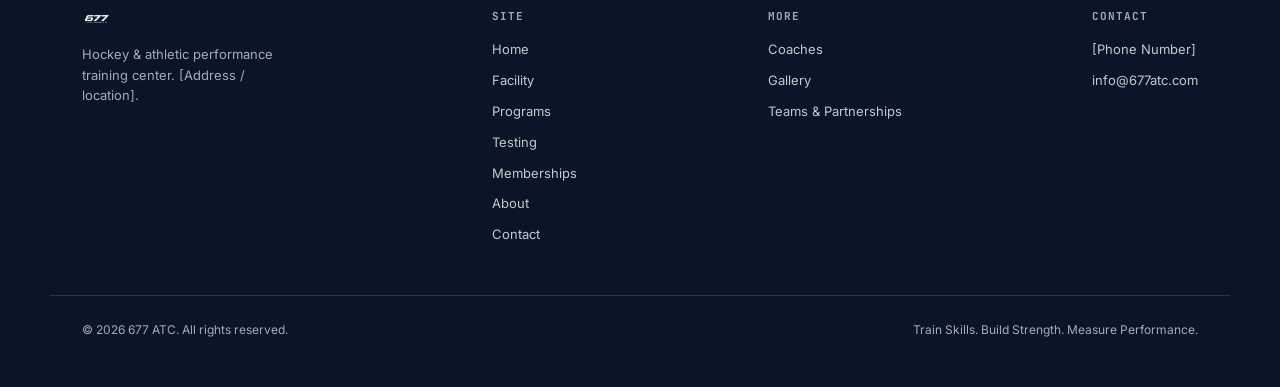
==== commit caec9dec: "Confirm mobile menu, logo cutout, and contrast fixes are live" ====
--- a/index.html
+++ b/index.html
@@ -22,9 +22,11 @@
       <a href="memberships.html">Memberships</a>
       <a href="about.html">About</a>
       <a href="contact.html">Contact</a>
+      <a href="login.html" class="mobile-only-link">Log In</a>
     </div>
     <a href="login.html" class="login-link">Log In</a>
     <a href="contact.html" class="nav-cta">Book a Tour</a>
+      <button class="menu-toggle" id="menu-toggle" aria-label="Toggle menu"><span></span><span></span><span></span></button>
   </nav>
 </header>
 <section class="hero">
@@ -42,7 +44,7 @@
   </svg>
   <div class="hero-inner">
     <div class="eyebrow">Hockey &amp; Athletic Performance Training Center</div>
-    <img src="assets/logo-chrome.png" alt="677 Athletic Training Center" class="hero-logo">
+    <img src="assets/logo-chrome-transparent.png" alt="677 Athletic Training Center" class="hero-logo">
     <p class="tagline">Train Skills. Build Strength. Measure Performance.</p>
     <p class="hero-sub">A full athlete development center combining on-ice skill work, strength and conditioning, shooting technology, and performance testing, all in one facility.</p>
     <div class="hero-ctas">
--- a/styles.css
+++ b/styles.css
@@ -4,7 +4,7 @@
   --rink-blue: #1E5F8C;
   --ice-blue: #4FA8D8;
   --ice-white: #F2F5F7;
-  --steel: #8A96A8;
+  --steel: #A0ACBD;
   --goal-red: #D62839;
   --line-white: rgba(242,245,247,0.14);
   --font-display: 'Oswald', sans-serif;
@@ -35,6 +35,7 @@
 nav{
   display:flex;align-items:center;justify-content:space-between;
   padding:18px 32px;max-width:1180px;margin:0 auto;
+  position:relative;
 }
 .logo{
   font-family:var(--font-display);
@@ -60,6 +61,18 @@
 }
 .login-link:hover{opacity:1;color:var(--ice-blue);}
 
+.menu-toggle{
+  display:none;background:none;border:none;cursor:pointer;
+  width:32px;height:32px;flex-direction:column;justify-content:center;gap:6px;padding:0;
+}
+.menu-toggle span{
+  display:block;width:100%;height:2px;background:var(--ice-white);transition:transform .25s ease, opacity .25s ease;
+}
+.menu-toggle.open span:nth-child(1){transform:translateY(8px) rotate(45deg);}
+.menu-toggle.open span:nth-child(2){opacity:0;}
+.menu-toggle.open span:nth-child(3){transform:translateY(-8px) rotate(-45deg);}
+.mobile-only-link{display:none;}
+
 /* ---------- HOMEPAGE HERO ---------- */
 .hero{
   position:relative;min-height:100vh;display:flex;align-items:center;
@@ -84,8 +97,7 @@
 }
 .hero-logo{
   max-width:460px;width:70%;margin-bottom:28px;
-  mix-blend-mode:screen;
-  filter:drop-shadow(0 0 50px rgba(79,168,216,0.2));
+  filter:drop-shadow(0 0 40px rgba(79,168,216,0.25));
 }
 h1.headline .accent{color:var(--ice-blue);}
 .tagline{
@@ -378,7 +390,18 @@
 
 @media (max-width:900px){
   .summary-grid{grid-template-columns:repeat(2,1fr);}
-  .nav-links{display:none;}
+  .nav-links{
+    display:none;flex-direction:column;align-items:flex-start;gap:0;
+    position:absolute;top:calc(100% + 1px);left:0;right:0;
+    background:var(--navy-deep);border-bottom:1px solid var(--line-white);
+    padding:8px 32px 20px;
+  }
+  .nav-links.open{display:flex;}
+  .nav-links a{padding:12px 0;width:100%;border-bottom:1px solid var(--line-white);}
+  .nav-links a:last-child{border-bottom:none;}
+  .mobile-only-link{display:block;}
+  .login-link{display:none;}
+  .menu-toggle{display:flex;}
   .scoreboard .wrap{grid-template-columns:repeat(2,1fr);}
   .stat:nth-child(2){border-right:none;}
   .program-grid{grid-template-columns:1fr;}
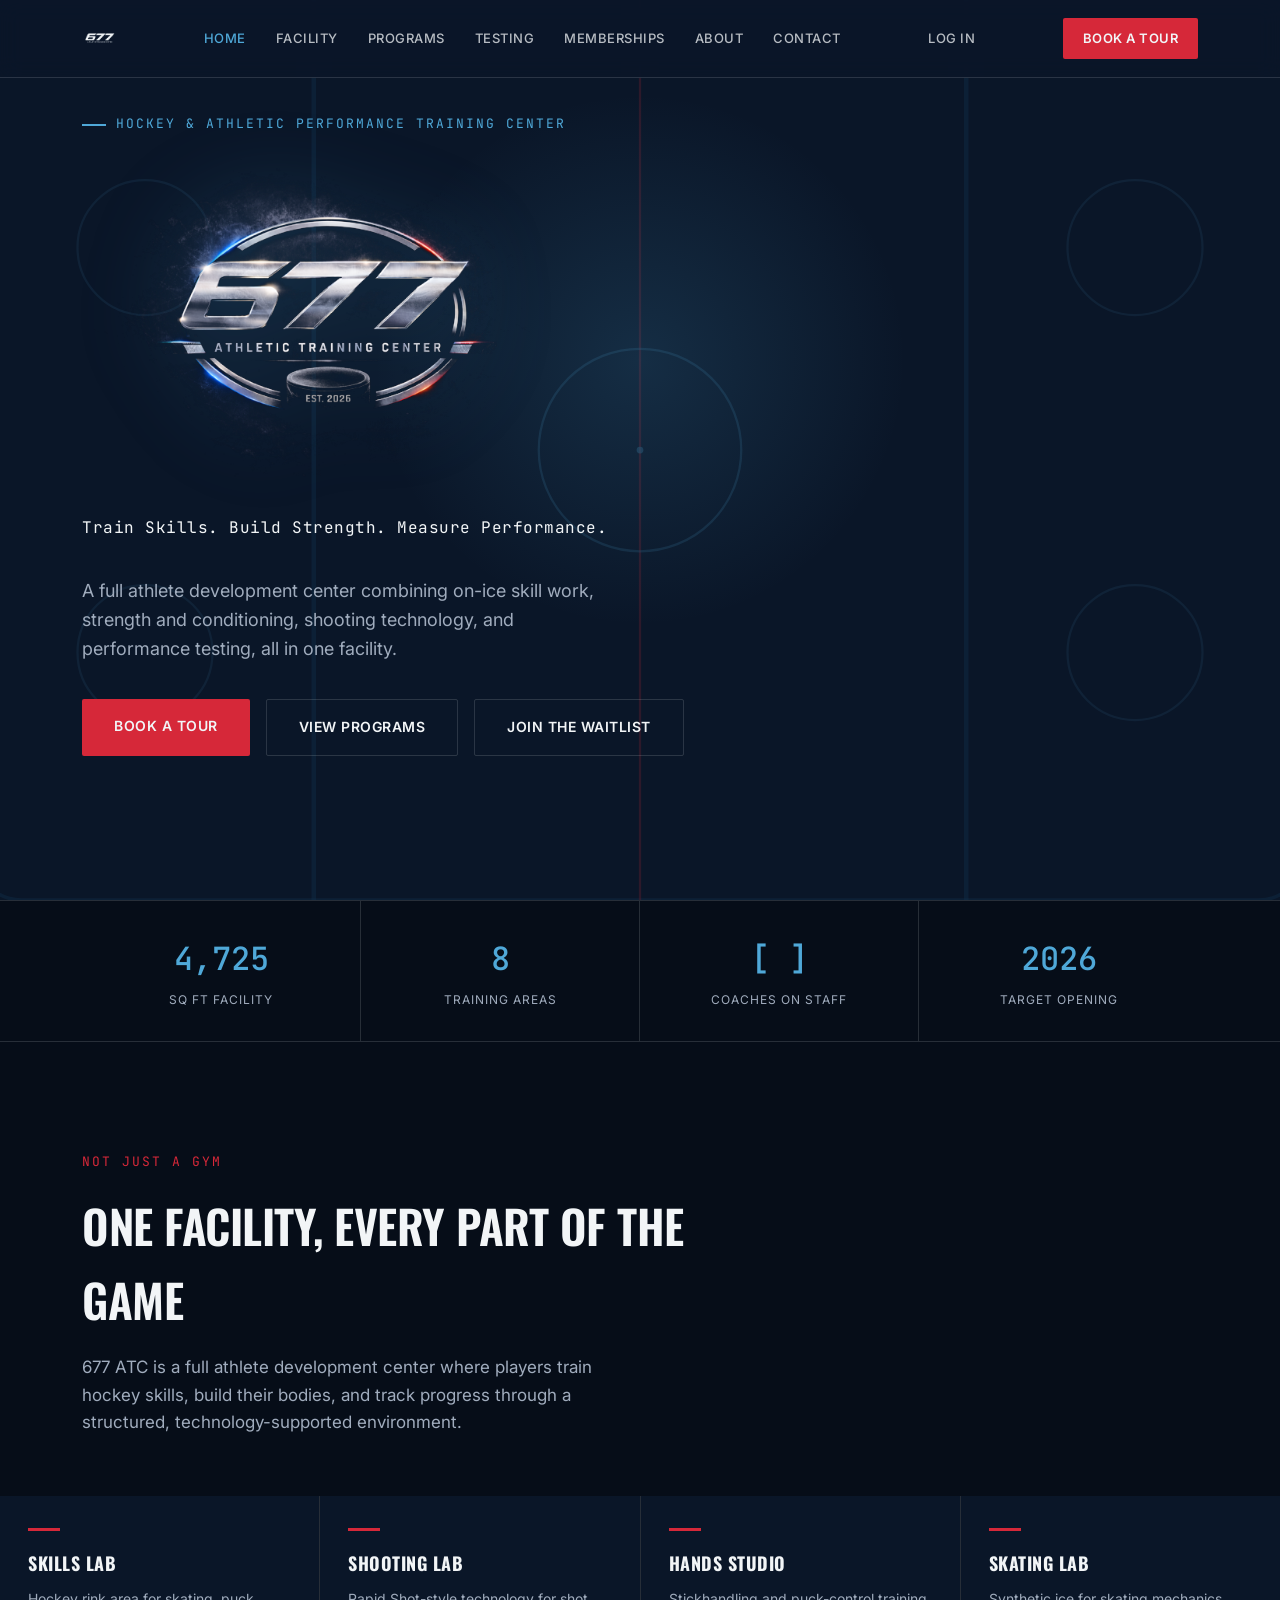
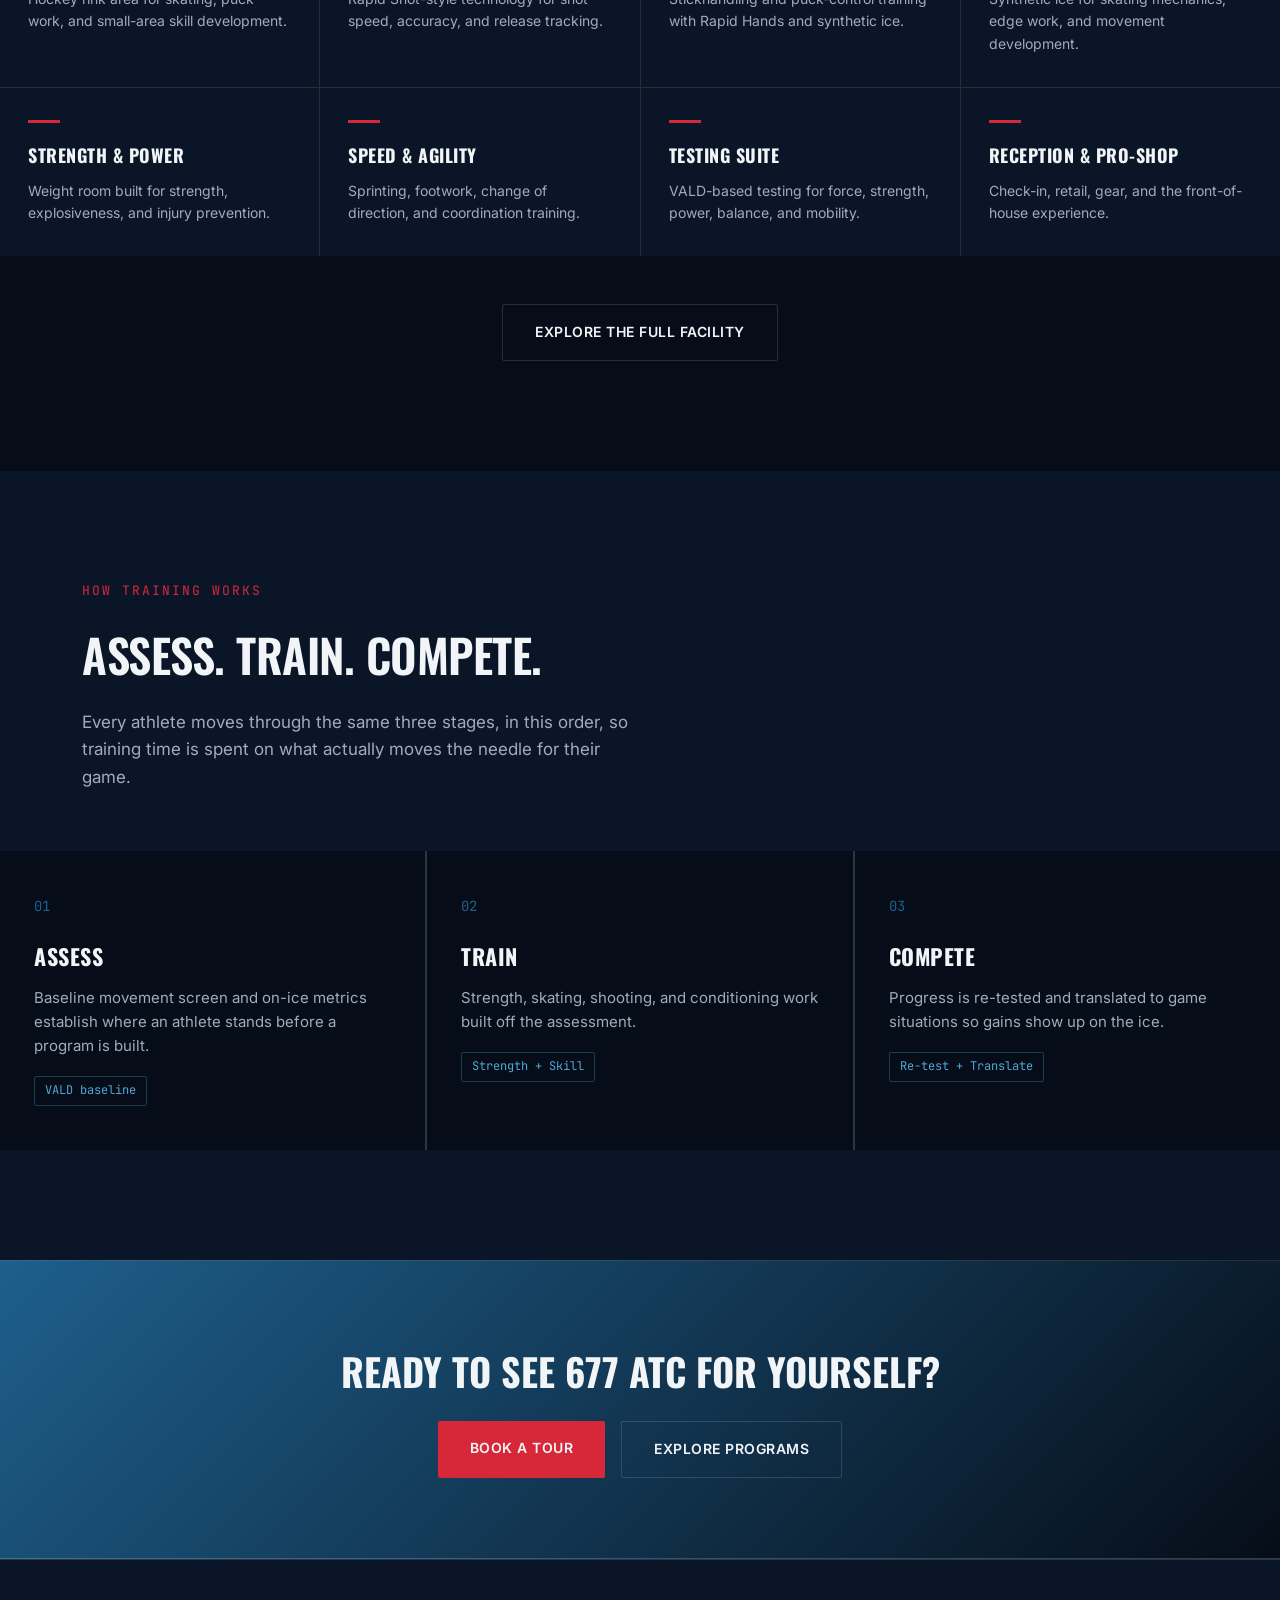
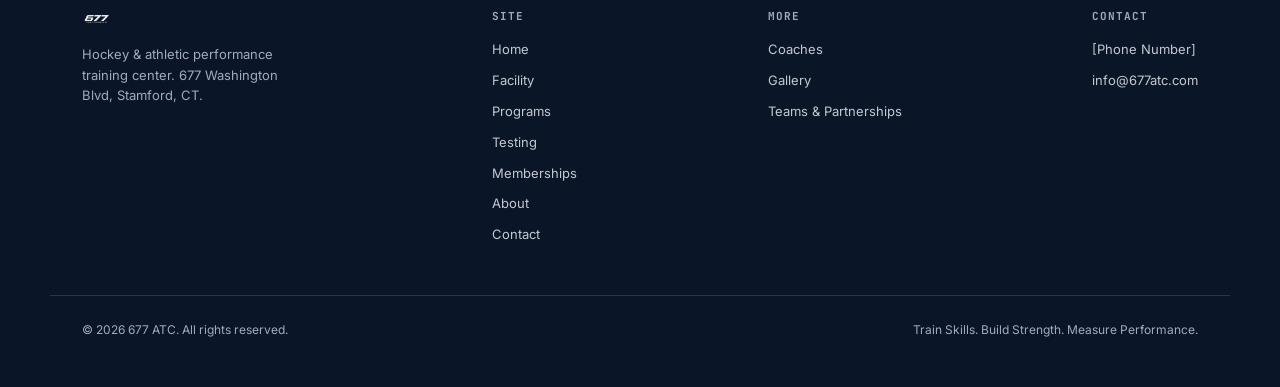
==== commit 6f42fc49: "Add real address and square footage, hover effects, cursor glow" ====
--- a/index.html
+++ b/index.html
@@ -29,7 +29,8 @@
       <button class="menu-toggle" id="menu-toggle" aria-label="Toggle menu"><span></span><span></span><span></span></button>
   </nav>
 </header>
-<section class="hero">
+<section class="hero" id="hero">
+  <div class="hero-glow" id="hero-glow"></div>
   <svg class="rink-svg" viewBox="0 0 1180 800" preserveAspectRatio="xMidYMid slice">
     <rect x="0" y="0" width="1180" height="800" rx="40" fill="none" stroke="#1E5F8C" stroke-width="3" opacity="0.4"/>
     <line x1="590" y1="0" x2="590" y2="800" stroke="#D62839" stroke-width="2" opacity="0.5"/>
@@ -57,7 +58,7 @@
 
 <div class="scoreboard">
   <div class="wrap">
-    <div class="stat"><div class="num">[ ]</div><div class="label">Sq Ft Facility</div></div>
+    <div class="stat"><div class="num">4,725</div><div class="label">Sq Ft Facility</div></div>
     <div class="stat"><div class="num">8</div><div class="label">Training Areas</div></div>
     <div class="stat"><div class="num">[ ]</div><div class="label">Coaches on Staff</div></div>
     <div class="stat"><div class="num">2026</div><div class="label">Target Opening</div></div>
@@ -116,7 +117,7 @@
   <div class="wrap footer-inner">
     <div class="footer-col">
       <div class="logo"><img src="assets/logo-mark-white.png" alt="677 ATC" class="logo-img"></div>
-      <p style="color:var(--steel);font-size:13px;margin-top:14px;max-width:220px;">Hockey &amp; athletic performance training center. [Address / location].</p>
+      <p style="color:var(--steel);font-size:13px;margin-top:14px;max-width:220px;">Hockey &amp; athletic performance training center. 677 Washington Blvd, Stamford, CT.</p>
     </div>
     <div class="footer-col">
       <h5>Site</h5>
--- a/styles.css
+++ b/styles.css
@@ -99,6 +99,12 @@
   max-width:460px;width:70%;margin-bottom:28px;
   filter:drop-shadow(0 0 40px rgba(79,168,216,0.25));
 }
+.hero-glow{
+  position:absolute;top:0;left:0;width:100%;height:100%;
+  pointer-events:none;z-index:1;
+  background:radial-gradient(circle 380px at 50% 40%, rgba(79,168,216,0.16), transparent 70%);
+  transition:background .15s ease-out;
+}
 h1.headline .accent{color:var(--ice-blue);}
 .tagline{
   font-family:var(--font-mono);font-size:16px;color:var(--ice-white);
@@ -159,7 +165,8 @@
 
 /* ---------- PROGRAM / NUMBERED SEQUENCE CARDS ---------- */
 .program-grid{display:grid;grid-template-columns:repeat(3,1fr);gap:2px;background:var(--line-white);}
-.program-card{background:var(--navy-deep);padding:44px 34px;position:relative;}
+.program-card{background:var(--navy-deep);padding:44px 34px;position:relative;transition:transform .25s ease, background .25s ease;}
+.program-card:hover{transform:translateY(-4px);background:#0c1e33;}
 .program-num{font-family:var(--font-mono);font-size:14px;color:var(--rink-blue);margin-bottom:22px;}
 .program-card h3{font-family:var(--font-display);font-size:22px;text-transform:uppercase;margin-bottom:12px;letter-spacing:0.5px;}
 .program-card p{color:var(--steel);font-size:15px;margin-bottom:18px;}
@@ -170,7 +177,8 @@
 
 /* ---------- FACILITY FEATURE GRID ---------- */
 .feature-grid{display:grid;grid-template-columns:repeat(4,1fr);gap:1px;background:var(--line-white);}
-.feature{background:var(--navy);padding:32px 28px;}
+.feature{background:var(--navy);padding:32px 28px;transition:transform .25s ease, background .25s ease;}
+.feature:hover{transform:translateY(-4px);background:#0d1f36;}
 .feature h4{font-family:var(--font-display);font-size:18px;text-transform:uppercase;margin-bottom:10px;letter-spacing:0.5px;}
 .feature p{color:var(--steel);font-size:14px;}
 .icon-line{width:32px;height:3px;background:var(--goal-red);margin-bottom:18px;}
@@ -202,7 +210,9 @@
 .pricing-card{
   background:var(--navy-deep);border:1px solid var(--line-white);border-radius:4px;
   padding:40px 32px;display:flex;flex-direction:column;
-}
+  transition:transform .25s ease, border-color .25s ease;
+}
+.pricing-card:hover{transform:translateY(-4px);border-color:var(--ice-blue);}
 .pricing-card.featured{border-color:var(--goal-red);position:relative;}
 .pricing-badge{
   position:absolute;top:-13px;left:32px;background:var(--goal-red);color:var(--ice-white);
@@ -224,7 +234,8 @@
 
 /* ---------- COACH / STAFF CARDS ---------- */
 .coach-grid{display:grid;grid-template-columns:repeat(3,1fr);gap:32px;}
-.coach-card{background:var(--navy-deep);border:1px solid var(--line-white);border-radius:4px;overflow:hidden;}
+.coach-card{background:var(--navy-deep);border:1px solid var(--line-white);border-radius:4px;overflow:hidden;transition:transform .25s ease, border-color .25s ease;}
+.coach-card:hover{transform:translateY(-4px);border-color:var(--ice-blue);}
 .coach-photo{
   aspect-ratio:1/1;background:linear-gradient(135deg,#0d1f36,#132a44);
   display:flex;align-items:center;justify-content:center;
@@ -243,7 +254,8 @@
 
 /* ---------- TECHNOLOGY GRID ---------- */
 .tech-grid{display:grid;grid-template-columns:repeat(2,1fr);gap:1px;background:var(--line-white);}
-.tech-item{background:var(--navy);padding:40px;display:flex;gap:24px;align-items:flex-start;}
+.tech-item{background:var(--navy);padding:40px;display:flex;gap:24px;align-items:flex-start;transition:background .25s ease;}
+.tech-item:hover{background:#0d1f36;}
 .tech-mark{
   font-family:var(--font-mono);font-size:13px;color:var(--goal-red);
   border:1px solid rgba(214,40,57,0.35);padding:6px 10px;border-radius:2px;white-space:nowrap;
@@ -262,7 +274,8 @@
 
 /* ---------- TEAMS / PARTNERSHIPS ---------- */
 .partner-grid{display:grid;grid-template-columns:repeat(2,1fr);gap:1px;background:var(--line-white);}
-.partner-card{background:var(--navy);padding:40px;}
+.partner-card{background:var(--navy);padding:40px;transition:background .25s ease;}
+.partner-card:hover{background:#0d1f36;}
 .partner-card h4{font-family:var(--font-display);font-size:20px;text-transform:uppercase;margin-bottom:10px;}
 .partner-card p{color:var(--steel);font-size:14px;}
 
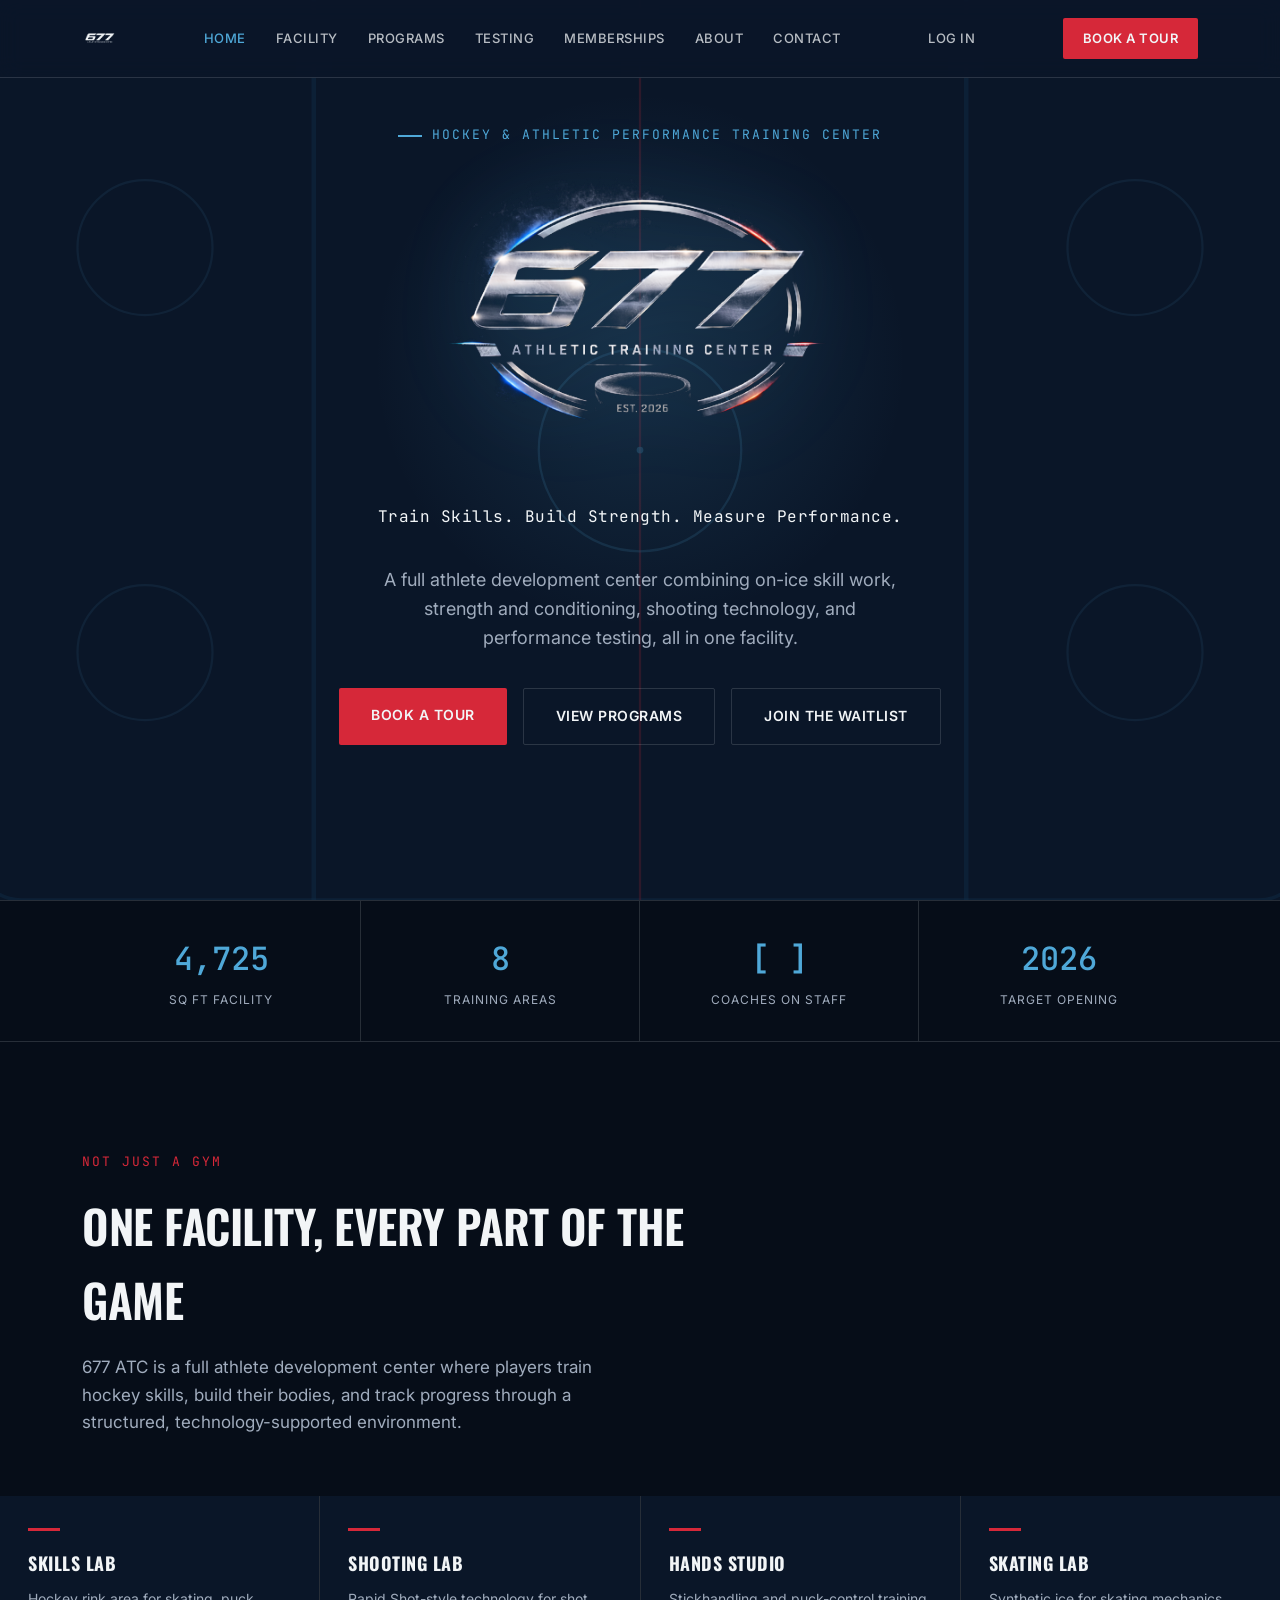
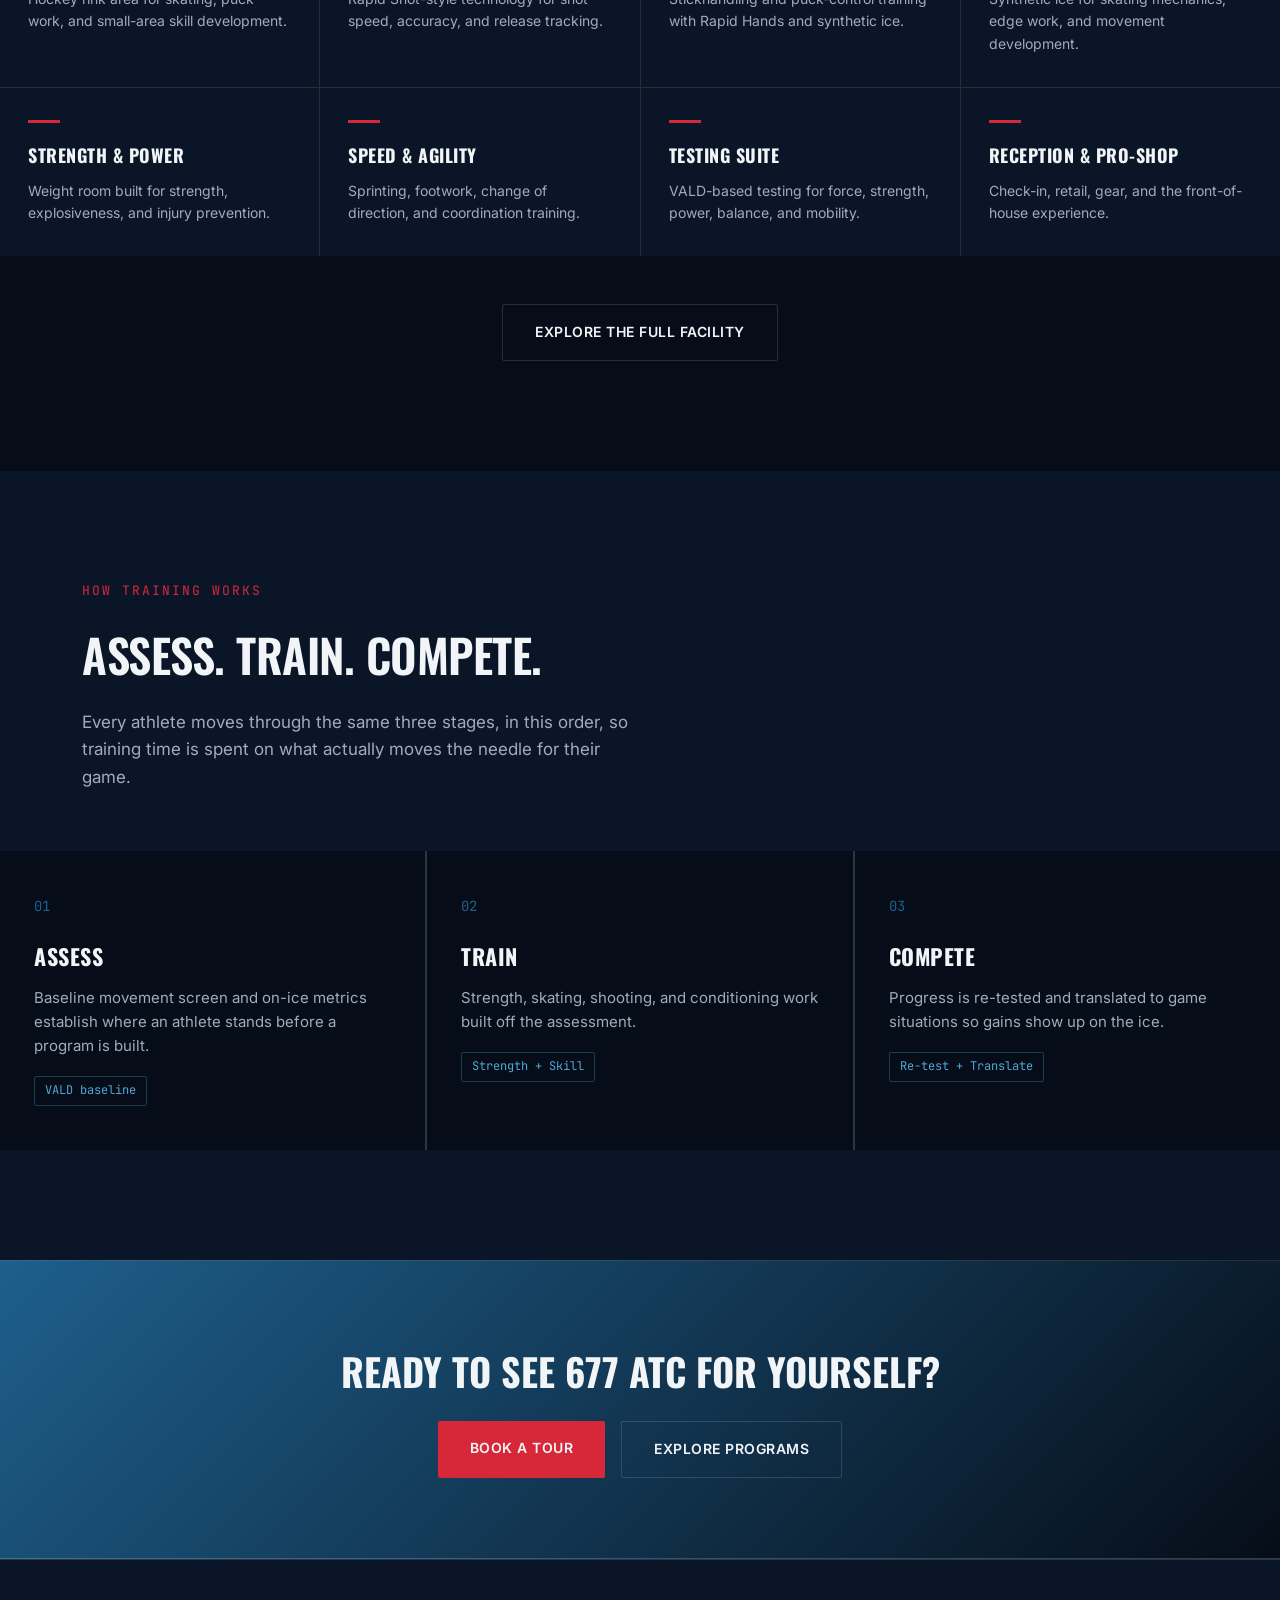
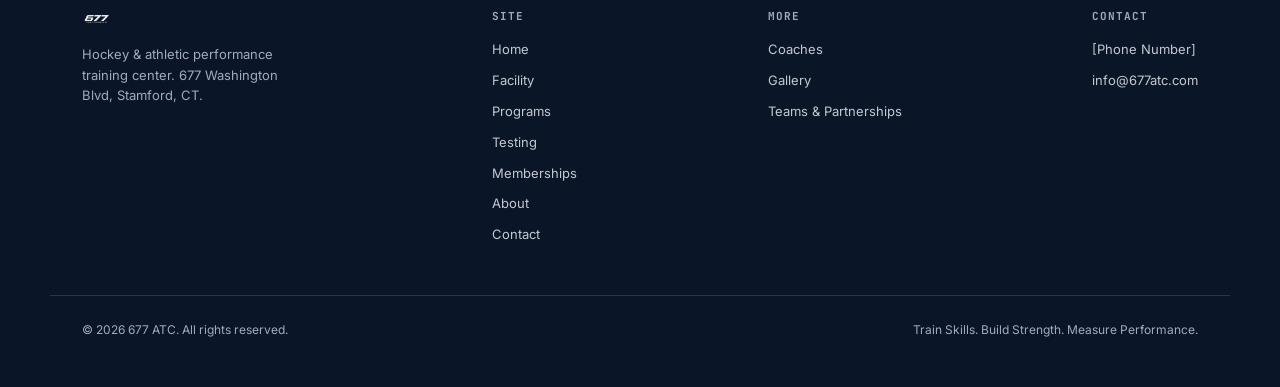
==== commit e62adcbd: "Center hero content and clean up logo cutout" ====
--- a/index.html
+++ b/index.html
@@ -45,7 +45,7 @@
   </svg>
   <div class="hero-inner">
     <div class="eyebrow">Hockey &amp; Athletic Performance Training Center</div>
-    <img src="assets/logo-chrome-transparent.png" alt="677 Athletic Training Center" class="hero-logo">
+    <img src="assets/logo-chrome-clean.png" alt="677 Athletic Training Center" class="hero-logo">
     <p class="tagline">Train Skills. Build Strength. Measure Performance.</p>
     <p class="hero-sub">A full athlete development center combining on-ice skill work, strength and conditioning, shooting technology, and performance testing, all in one facility.</p>
     <div class="hero-ctas">
--- a/styles.css
+++ b/styles.css
@@ -79,7 +79,12 @@
   padding-top:80px;overflow:hidden;
 }
 .rink-svg{position:absolute;inset:0;width:100%;height:100%;opacity:0.35;pointer-events:none;}
-.hero-inner{position:relative;z-index:2;max-width:1180px;margin:0 auto;padding:0 32px;width:100%;}
+.hero-inner{
+  position:relative;z-index:2;max-width:820px;margin:0 auto;padding:0 32px;width:100%;
+  display:flex;flex-direction:column;align-items:center;text-align:center;
+}
+.hero-inner .eyebrow{justify-content:center;}
+.hero-inner .hero-ctas{justify-content:center;}
 .eyebrow{
   font-family:var(--font-mono);font-size:13px;color:var(--ice-blue);
   letter-spacing:2px;text-transform:uppercase;margin-bottom:20px;
@@ -96,8 +101,8 @@
   color:var(--steel);text-transform:uppercase;letter-spacing:1px;margin-bottom:22px;
 }
 .hero-logo{
-  max-width:460px;width:70%;margin-bottom:28px;
-  filter:drop-shadow(0 0 40px rgba(79,168,216,0.25));
+  max-width:400px;width:65%;margin-bottom:28px;
+  filter:drop-shadow(0 0 40px rgba(79,168,216,0.2));
 }
 .hero-glow{
   position:absolute;top:0;left:0;width:100%;height:100%;
